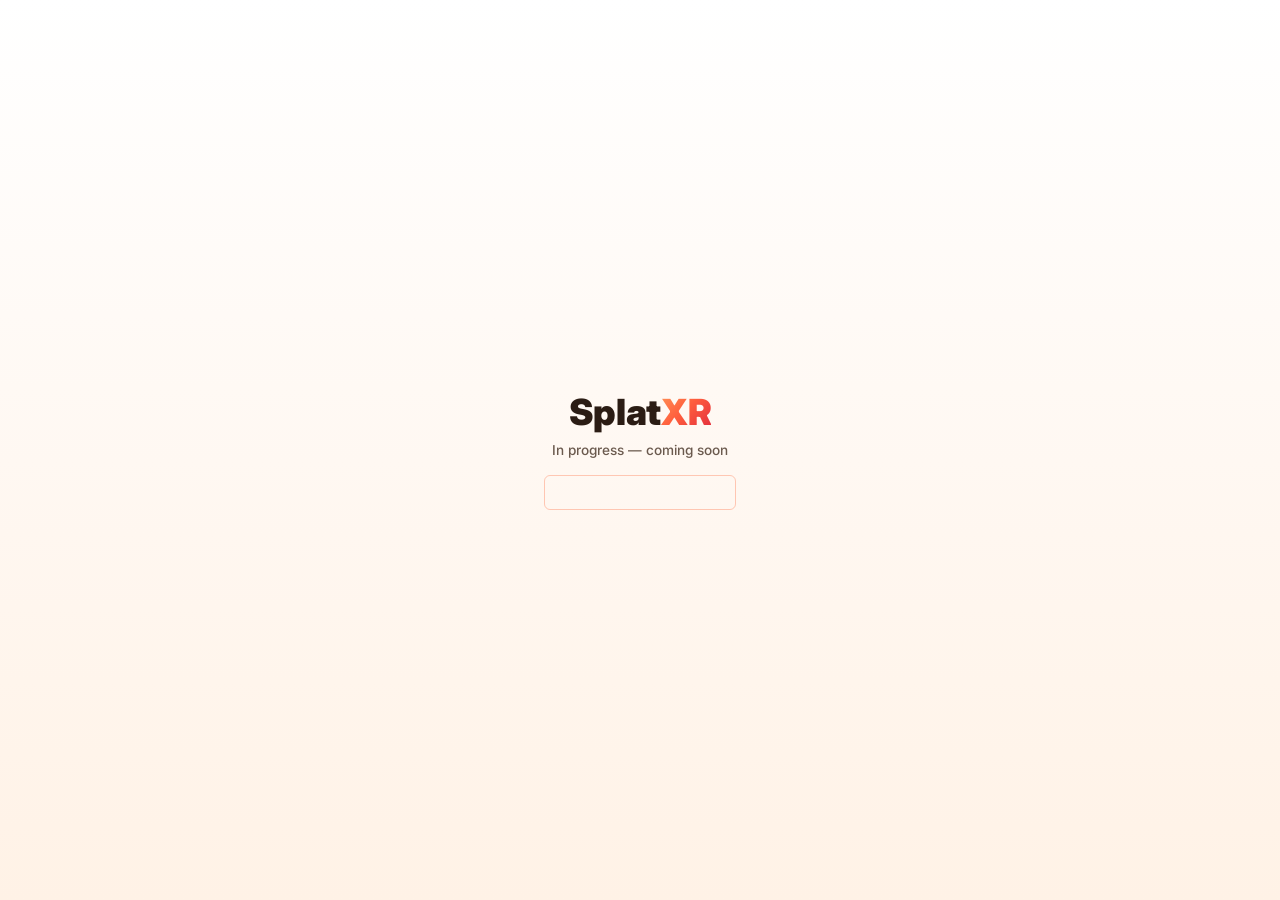
==== index.html @ ff64d3ea "updating links" ====
<!DOCTYPE html>
<html lang="en">
<head>
  <meta charset="utf-8">
  <meta name="viewport" content="width=device-width, initial-scale=1">
  <meta name="robots" content="noindex">
  <title>SplatXR</title>

  <link href="https://fonts.googleapis.com/css2?family=Inter:wght@400;700;900&display=swap" rel="stylesheet">
  <link rel="stylesheet" href="./static/css/theme.css">
  <link rel="icon" href="./static/images/favicon.svg">

  <!--
    ============================================================
    SITE GATE — a minimal password prompt shown instead of the
    real homepage while the project isn't ready to be public yet.

    To disable: set SX_GATE_ENABLED to false below. The page will
    redirect straight through to home.html (the real homepage),
    no other changes needed. Flip it back to true to re-enable.

    To change the password, edit SX_GATE_PASSWORD below.

    This is a soft gate only (client-side, visible in page source)
    to keep the site out of casual view — not real access control.

    The real homepage content lives untouched in ./home.html.
    ============================================================
  -->
  <script>
    var SX_GATE_ENABLED = true;
    var SX_GATE_PASSWORD = 'psilab';

    if (!SX_GATE_ENABLED) {
      window.location.replace('./home.html');
    }
  </script>

  <style>
    html, body {
      height: 100%;
      margin: 0;
      background: var(--sx-bg-gradient);
      font-family: 'Inter', -apple-system, BlinkMacSystemFont, sans-serif;
    }

    .sx-gate {
      height: 100%;
      display: flex;
      flex-direction: column;
      align-items: center;
      justify-content: center;
      gap: 1.1rem;
    }

    .sx-gate-title {
      font-size: 2.25rem;
      font-weight: 900;
      letter-spacing: -0.01em;
      color: var(--sx-text);
      margin: 0;
    }

    .sx-gate-title span {
      background: var(--sx-gradient);
      -webkit-background-clip: text;
      background-clip: text;
      color: transparent;
    }

    .sx-gate-status {
      margin: -0.6rem 0 0;
      font-size: 0.85rem;
      font-weight: 500;
      color: var(--sx-text-light);
    }

    .sx-gate-input {
      width: 12rem;
      padding: 0.5rem 0.8rem;
      font-family: inherit;
      font-size: 0.9rem;
      text-align: center;
      color: var(--sx-text);
      background: transparent;
      border: 1px solid rgba(255, 106, 61, 0.35);
      border-radius: 6px;
      outline: none;
      transition: border-color 0.15s ease;
    }

    .sx-gate-input::placeholder { color: var(--sx-text-light); }
    .sx-gate-input:focus { border-color: var(--sx-orange); }

    .sx-gate-input.sx-gate-shake {
      border-color: var(--sx-red-dark);
      animation: sx-gate-shake 0.3s ease;
    }

    @keyframes sx-gate-shake {
      25% { transform: translateX(-4px); }
      75% { transform: translateX(4px); }
    }
  </style>
</head>
<body>

<div class="sx-gate">
  <h1 class="sx-gate-title">Splat<span>XR</span></h1>
  <p class="sx-gate-status">In progress &mdash; coming soon</p>
  <input type="password" class="sx-gate-input" id="sx-gate-input" aria-label="Password" autocomplete="off" autocapitalize="off" spellcheck="false">
</div>

<script>
  (function () {
    var input = document.getElementById('sx-gate-input');
    input.addEventListener('keydown', function (e) {
      if (e.key !== 'Enter') return;
      if (input.value.trim().toLowerCase() === SX_GATE_PASSWORD.toLowerCase()) {
        window.location.href = './home.html';
      } else {
        input.classList.remove('sx-gate-shake');
        void input.offsetWidth;
        input.classList.add('sx-gate-shake');
        input.value = '';
      }
    });
  })();
</script>

</body>
</html>
---- static/css/theme.css ----
/* ============================================================
   SplatXR shared theme — orange/red palette, used by home + docs
   ============================================================ */

:root {
  --sx-orange: #ff6a3d;
  --sx-orange-dark: #e8501f;
  --sx-red: #e0293e;
  --sx-red-dark: #b71c2b;
  --sx-gradient: linear-gradient(135deg, #ff9558 0%, #ff5f3d 45%, #e0293e 100%);
  --sx-bg-gradient: linear-gradient(180deg, #ffffff 0%, #fffaf6 35%, #fff2e6 100%);
  --sx-text: #2b1c14;
  --sx-text-light: #6b5a4e;
  --sx-border: #ffe1cc;
  --sx-card-bg: rgba(255, 255, 255, 0.85);
  --sx-code-bg: #2b1c14;
}

* { box-sizing: border-box; }

html, body {
  background: var(--sx-bg-gradient);
  color: var(--sx-text);
  font-family: 'Inter', 'Noto Sans', -apple-system, BlinkMacSystemFont, sans-serif;
  min-height: 100vh;
}

a { color: var(--sx-red-dark); }
a:hover { color: var(--sx-orange-dark); }

::selection { background: var(--sx-orange); color: #fff; }

/* ---------- Top nav ---------- */
.sx-nav {
  position: sticky;
  top: 0;
  z-index: 50;
  display: flex;
  align-items: center;
  justify-content: space-between;
  padding: 0.9rem 1.75rem;
  background: rgba(255, 255, 255, 0.72);
  backdrop-filter: blur(10px);
  border-bottom: 1px solid var(--sx-border);
}

.sx-nav-brand {
  display: flex;
  align-items: center;
  gap: 0.6rem;
  font-weight: 800;
  font-size: 1.25rem;
  letter-spacing: 0.02em;
  color: var(--sx-text) !important;
}

.sx-nav-brand img { height: 28px; width: 28px; }

.sx-nav-links {
  display: flex;
  align-items: center;
  gap: 1.6rem;
  font-weight: 600;
  font-size: 0.95rem;
}

.sx-nav-links a {
  color: var(--sx-text) !important;
  opacity: 0.85;
  transition: opacity 0.15s, color 0.15s;
}

.sx-nav-links a:hover { opacity: 1; color: var(--sx-orange-dark) !important; }

.sx-nav-links a.is-active { color: var(--sx-red-dark) !important; opacity: 1; }

.sx-nav-links .sx-nav-cta {
  background: var(--sx-gradient);
  color: #fff !important;
  padding: 0.45rem 1rem;
  border-radius: 999px;
  opacity: 1;
}

.sx-nav-links .sx-nav-cta:hover { color: #fff !important; }

.sx-nav-burger {
  display: none;
  cursor: pointer;
  background: none;
  border: none;
  font-size: 1.4rem;
  color: var(--sx-text);
}

@media screen and (max-width: 768px) {
  .sx-nav-burger { display: block; }
  .sx-nav-links {
    position: absolute;
    top: 100%;
    left: 0;
    right: 0;
    flex-direction: column;
    align-items: flex-start;
    gap: 0.9rem;
    padding: 1rem 1.75rem 1.4rem;
    background: var(--sx-card-bg);
    border-bottom: 1px solid var(--sx-border);
    display: none;
  }
  .sx-nav-links.is-active { display: flex; }
}

/* ---------- Buttons ---------- */
.sx-btn {
  display: inline-flex;
  align-items: center;
  gap: 0.6rem;
  padding: 0.9rem 1.7rem;
  border-radius: 999px;
  font-weight: 700;
  font-size: 1.05rem;
  border: 2px solid transparent;
  transition: transform 0.15s ease, box-shadow 0.15s ease, background 0.15s ease;
  cursor: pointer;
}

.sx-btn:hover { transform: translateY(-2px); }

.sx-btn:focus { outline: none; }
.sx-btn:focus-visible { outline: 2px solid var(--sx-red-dark); outline-offset: 3px; }

.sx-btn-primary {
  background: var(--sx-gradient);
  color: #fff !important;
  box-shadow: none;
  border: none;
  padding: calc(0.9rem + 2px) calc(1.7rem + 2px);
}

.sx-btn-outline {
  background: var(--sx-card-bg);
  color: var(--sx-red-dark) !important;
  border-color: rgba(224, 41, 62, 0.28);
  box-shadow: none;
}

.sx-btn-outline:hover { border-color: var(--sx-red-dark); box-shadow: 0 4px 14px 0 rgba(224, 41, 62, 0.14); }

.sx-btn-small { padding: 0.5rem 1.1rem; font-size: 0.9rem; }

/* ---------- Tooltip ---------- */
.sx-tooltip { position: relative; }

.sx-tooltip::after {
  content: attr(data-tooltip);
  position: absolute;
  top: calc(100% + 0.55rem);
  left: 50%;
  transform: translateX(-50%) translateY(-4px);
  background: var(--sx-text);
  color: #fff;
  font-size: 0.75rem;
  font-weight: 700;
  letter-spacing: 0.01em;
  padding: 0.35rem 0.7rem;
  border-radius: 6px;
  white-space: nowrap;
  opacity: 0;
  visibility: hidden;
  pointer-events: none;
  transition: opacity 0.15s ease, transform 0.15s ease;
  z-index: 30;
}

.sx-tooltip::before {
  content: '';
  position: absolute;
  top: calc(100% + 0.25rem);
  left: 50%;
  transform: translateX(-50%) translateY(-4px);
  border: 5px solid transparent;
  border-bottom-color: var(--sx-text);
  opacity: 0;
  visibility: hidden;
  pointer-events: none;
  transition: opacity 0.15s ease, transform 0.15s ease;
  z-index: 30;
}

.sx-tooltip:hover::after,
.sx-tooltip:hover::before,
.sx-tooltip:focus-visible::after,
.sx-tooltip:focus-visible::before {
  opacity: 1;
  visibility: visible;
  transform: translateX(-50%) translateY(0);
}

/* ---------- Cards / sections ---------- */
.sx-card {
  background: var(--sx-card-bg);
  border: 1px solid var(--sx-border);
  border-radius: 18px;
  box-shadow: 0 4px 24px 0 rgba(224, 41, 62, 0.07);
  padding: 1.5rem;
}

.sx-eyebrow {
  display: inline-block;
  text-transform: uppercase;
  letter-spacing: 0.12em;
  font-size: 0.78rem;
  font-weight: 800;
  color: var(--sx-red-dark);
  margin-bottom: 0.5rem;
}

.sx-title-gradient {
  background: var(--sx-gradient);
  -webkit-background-clip: text;
  background-clip: text;
  color: transparent;
}

/* ---------- Placeholder media ---------- */
.sx-placeholder {
  display: flex;
  flex-direction: column;
  align-items: center;
  justify-content: center;
  gap: 0.6rem;
  width: 100%;
  aspect-ratio: 16 / 9;
  border-radius: 14px;
  border: 2px dashed var(--sx-border);
  background: repeating-linear-gradient(
    135deg,
    rgba(255, 106, 61, 0.06),
    rgba(255, 106, 61, 0.06) 10px,
    rgba(224, 41, 62, 0.06) 10px,
    rgba(224, 41, 62, 0.06) 20px
  );
  color: var(--sx-text-light);
  text-align: center;
  padding: 1rem;
}

.sx-placeholder i { font-size: 2rem; color: var(--sx-orange); opacity: 0.8; }
.sx-placeholder .sx-placeholder-title { font-weight: 700; color: var(--sx-text); }
.sx-placeholder .sx-placeholder-path {
  font-family: 'SFMono-Regular', Consolas, monospace;
  font-size: 0.78rem;
  background: rgba(0, 0, 0, 0.06);
  padding: 0.15rem 0.5rem;
  border-radius: 6px;
}

.sx-placeholder.sx-placeholder-square { aspect-ratio: 1 / 1; }

/* ---------- Code ---------- */
code, pre {
  font-family: 'SFMono-Regular', Consolas, 'Liberation Mono', Menlo, monospace;
}

pre {
  background: var(--sx-code-bg);
  color: #ffe7d9;
  border-radius: 12px;
  padding: 1rem 1.2rem;
  overflow-x: auto;
  font-size: 0.88rem;
  line-height: 1.55;
}

:not(pre) > code {
  background: rgba(224, 41, 62, 0.09);
  color: var(--sx-red-dark);
  border-radius: 5px;
  padding: 0.1rem 0.4rem;
  font-size: 0.88em;
}

/* ---------- Footer ---------- */
.sx-footer {
  margin-top: 3rem;
  padding: 2.2rem 1.75rem 2.5rem;
  background: linear-gradient(90deg, #ffceb0 0%, #ffe3d1 100%);
  border-top: 1px solid var(--sx-border);
  color: #3a241a;
}

.sx-footer a { color: inherit; font-weight: 600; text-decoration: underline; }

.sx-footer p {
  font-size: 0.8rem;
  font-weight: 400;
  opacity: 0.85;
}

.sx-footer p a { font-weight: 400; }

.sx-footer-links {
  display: flex;
  flex-wrap: wrap;
  gap: 0.75rem;
  margin-bottom: 1rem;
}
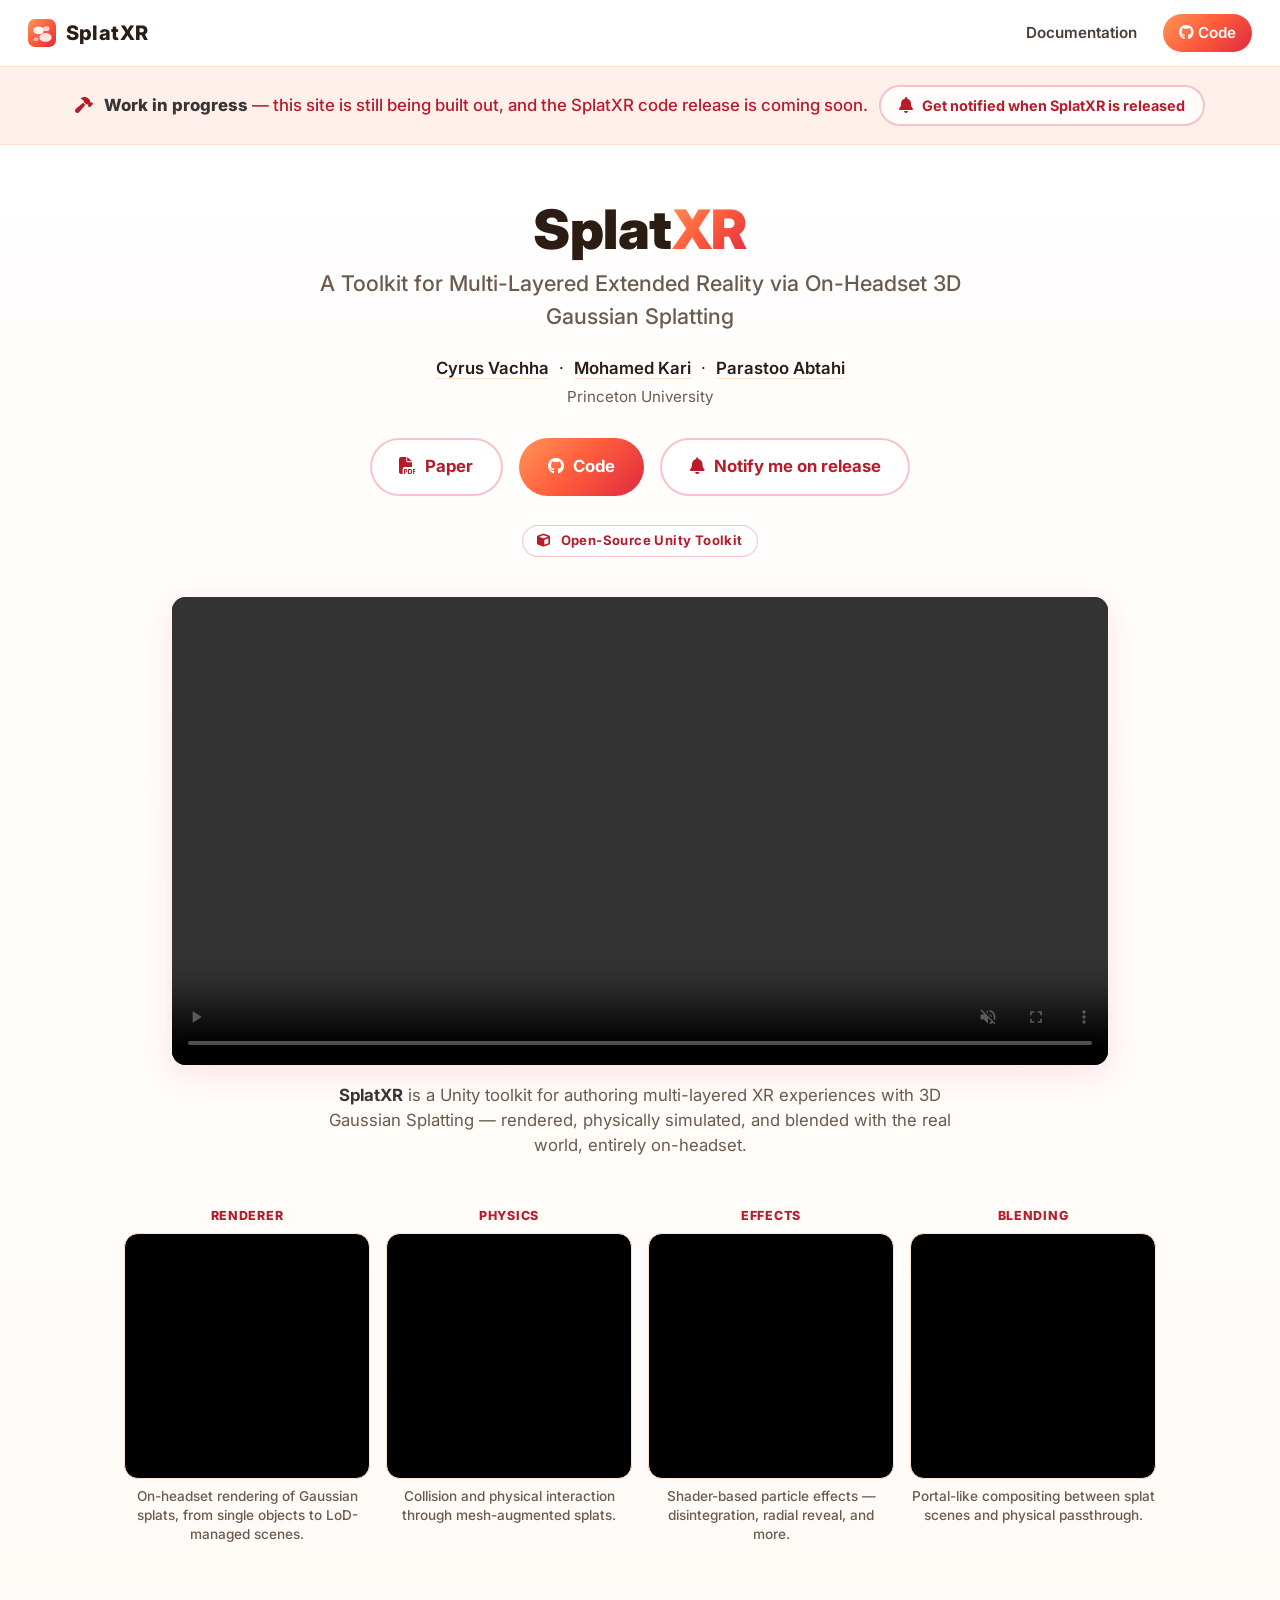
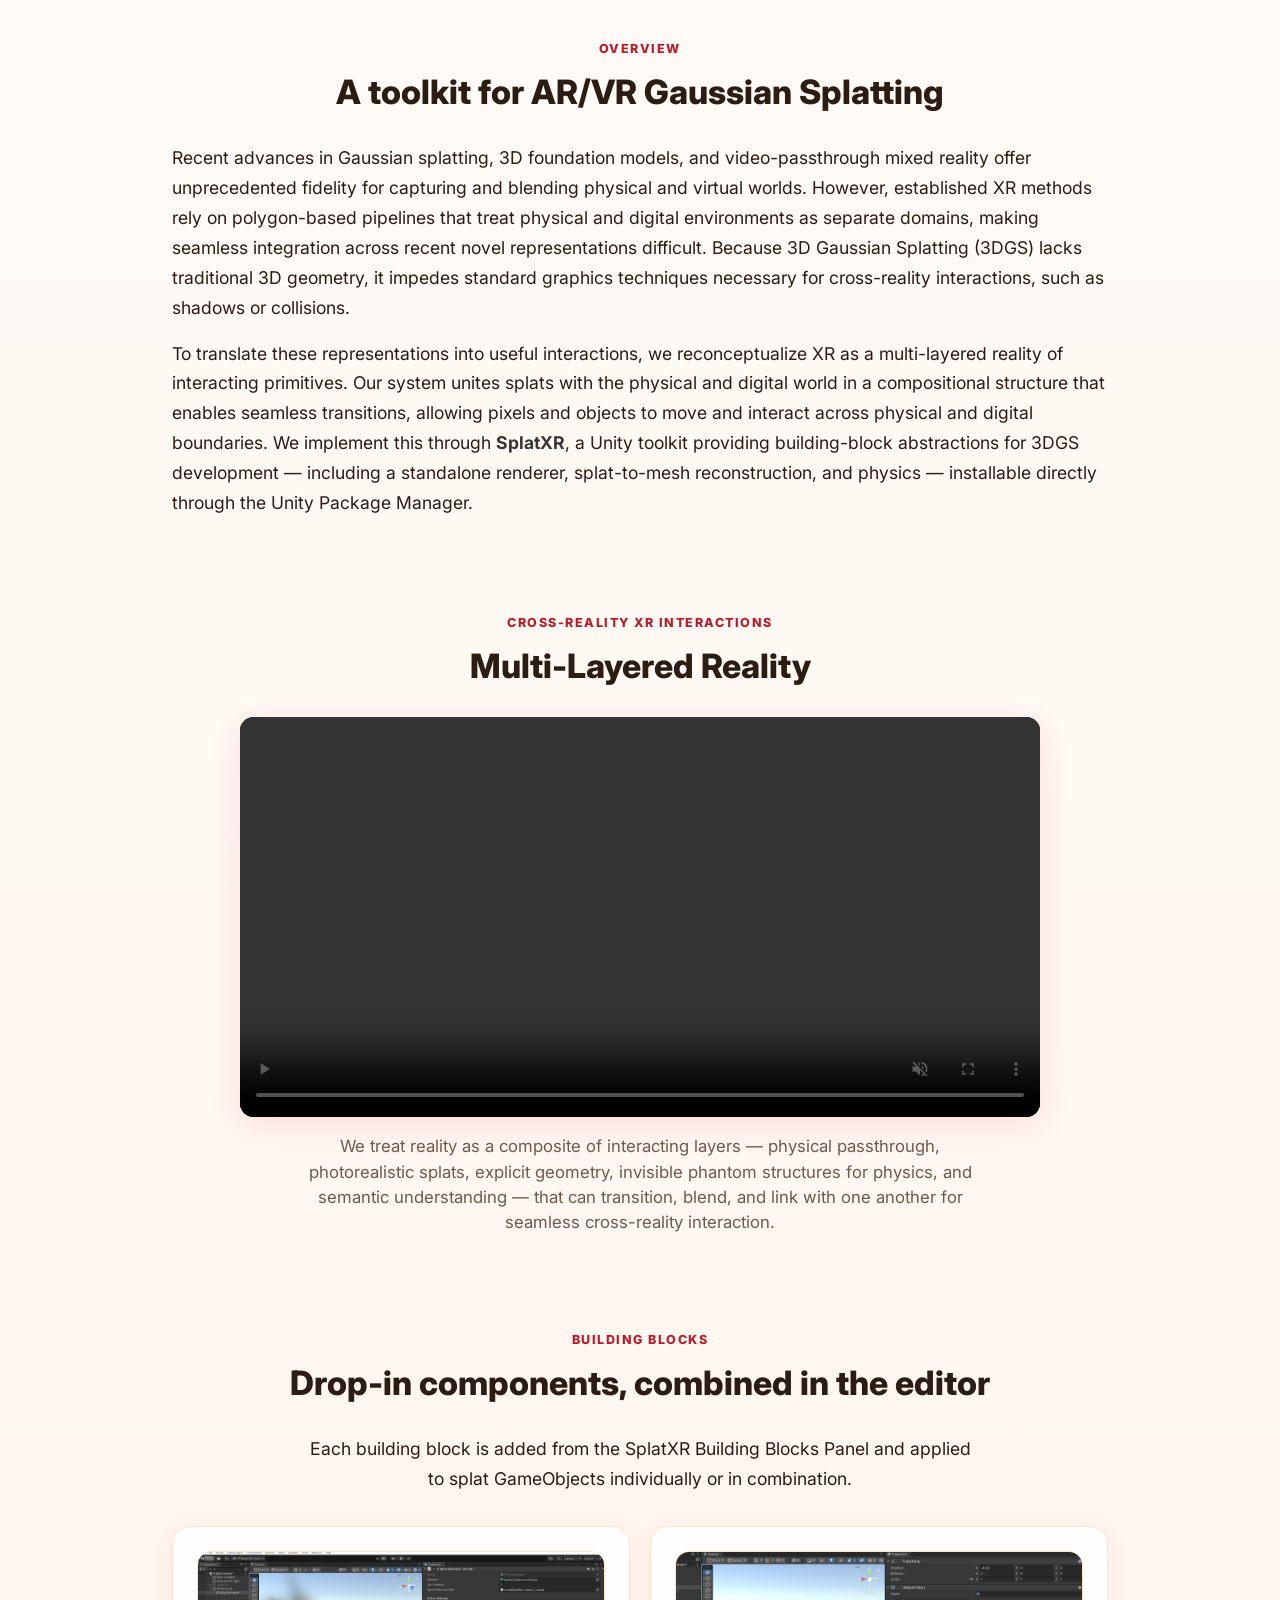
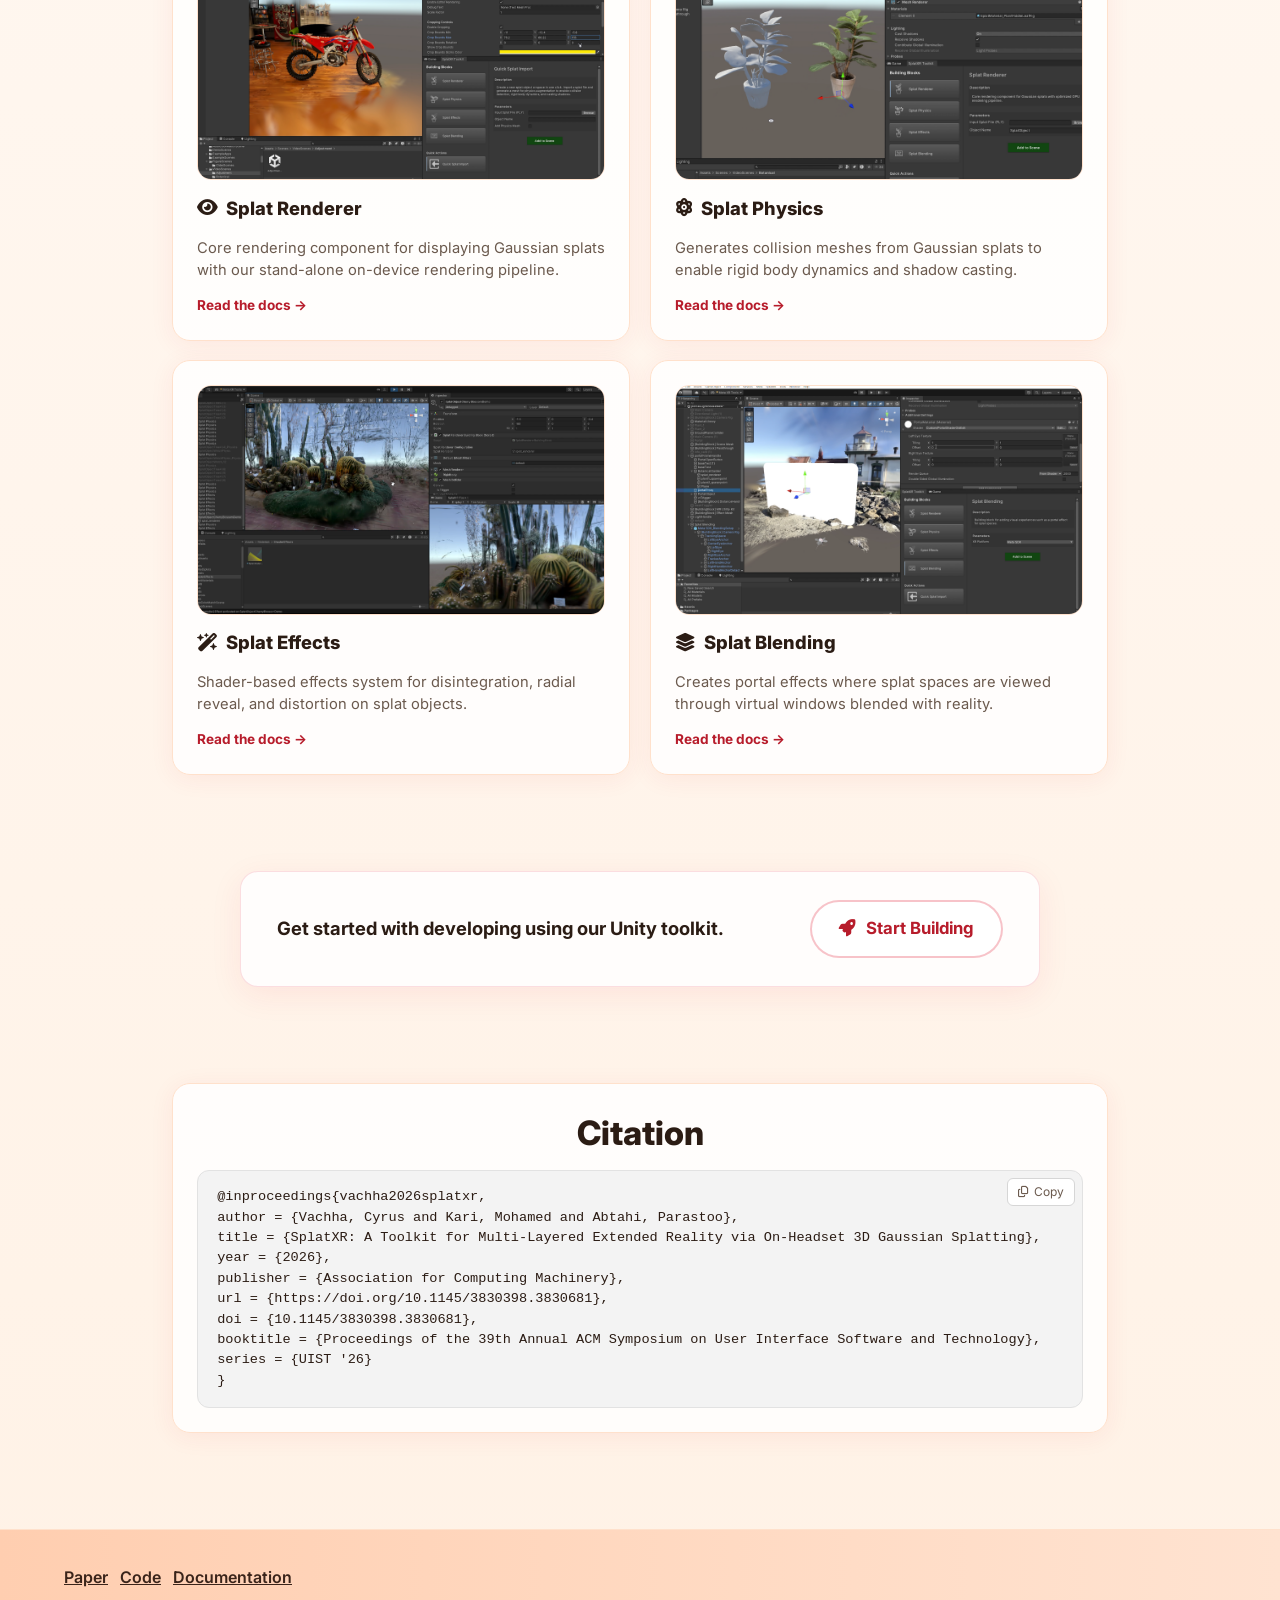
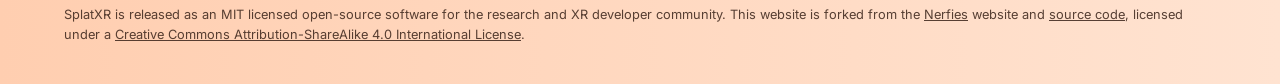
==== commit d9c7c7ad: "updating project page to include paper adding paper and notification button" ====
--- a/index.html
+++ b/index.html
@@ -28,7 +28,7 @@
     ============================================================
   -->
   <script>
-    var SX_GATE_ENABLED = true;
+    var SX_GATE_ENABLED = false;
     var SX_GATE_PASSWORD = 'psilab';
 
     if (!SX_GATE_ENABLED) {
--- a/static/css/theme.css
+++ b/static/css/theme.css
@@ -148,6 +148,9 @@
 .sx-btn-outline:hover { border-color: var(--sx-red-dark); box-shadow: 0 4px 14px 0 rgba(224, 41, 62, 0.14); }
 
 .sx-btn-small { padding: 0.5rem 1.1rem; font-size: 0.9rem; }
+
+.sx-btn-disabled { cursor: default; }
+.sx-btn-disabled:hover { transform: none; border-color: rgba(224, 41, 62, 0.28); box-shadow: none; }
 
 /* ---------- Tooltip ---------- */
 .sx-tooltip { position: relative; }
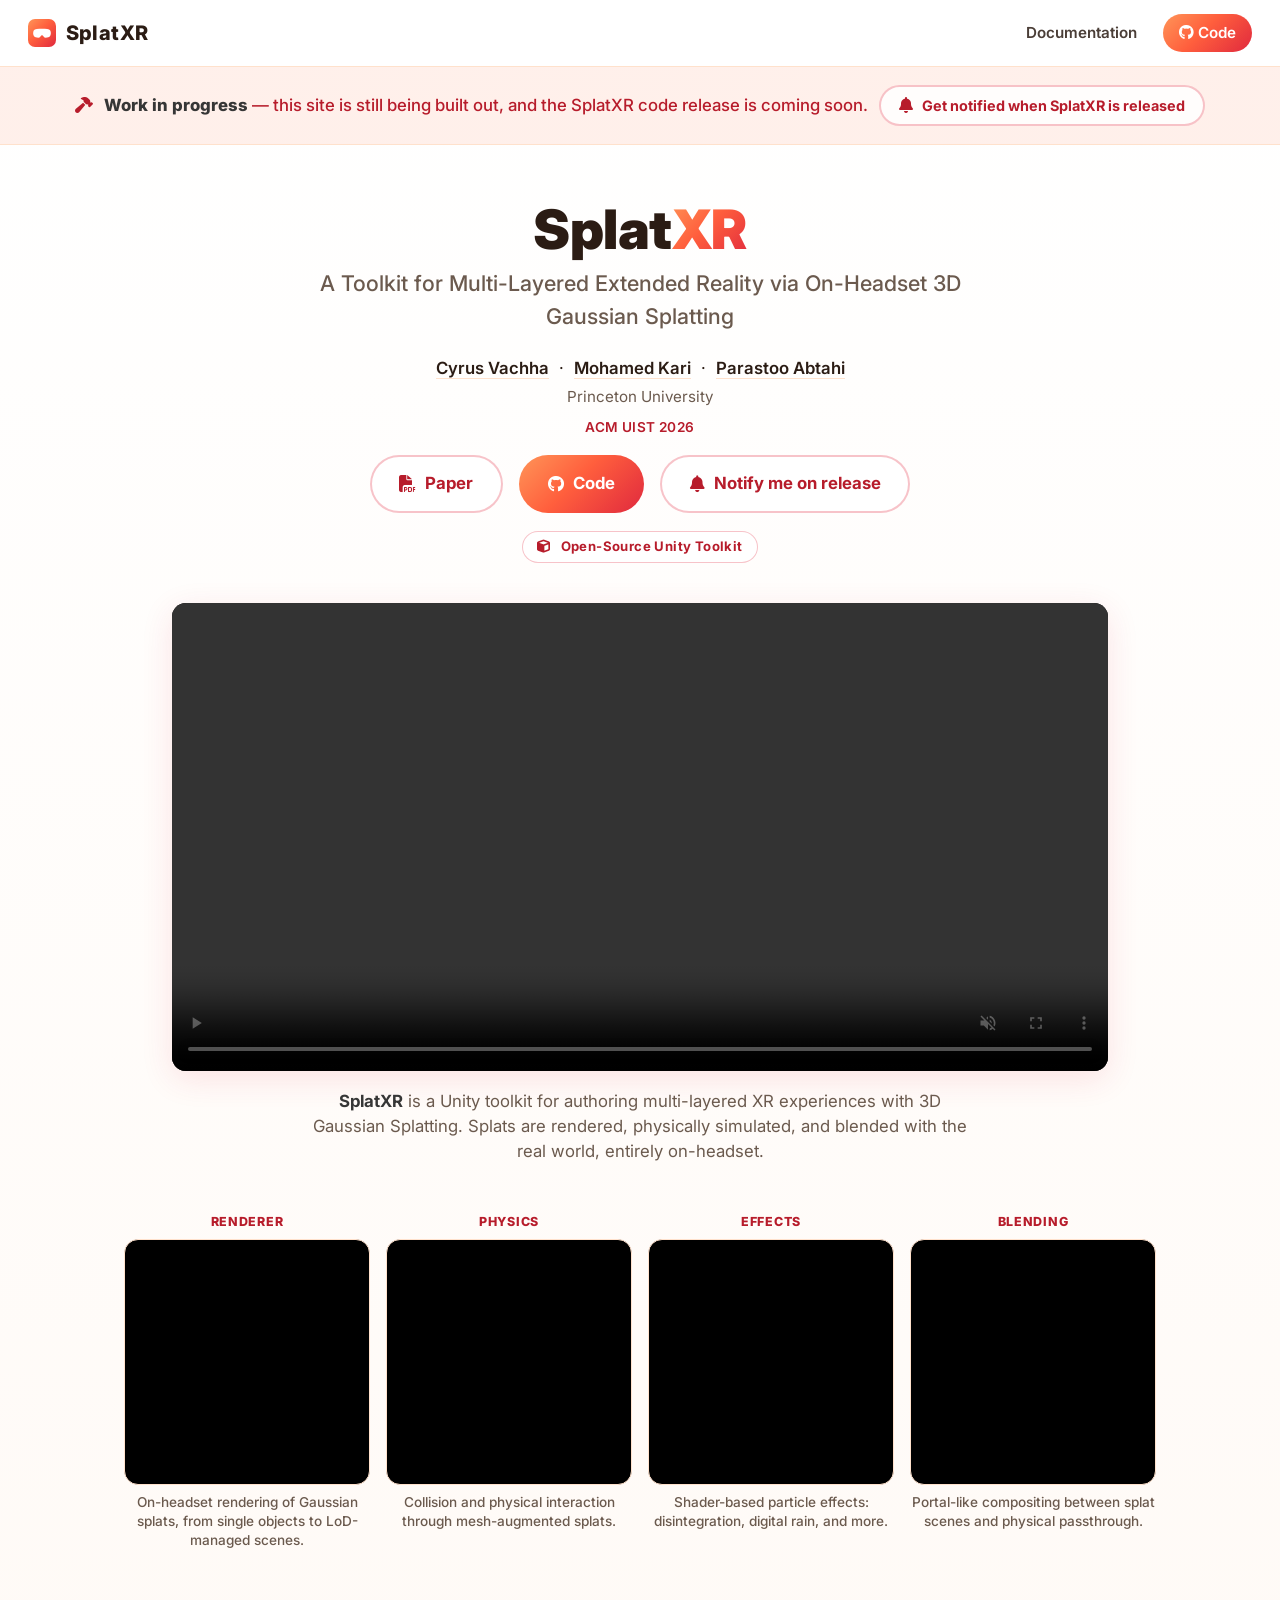
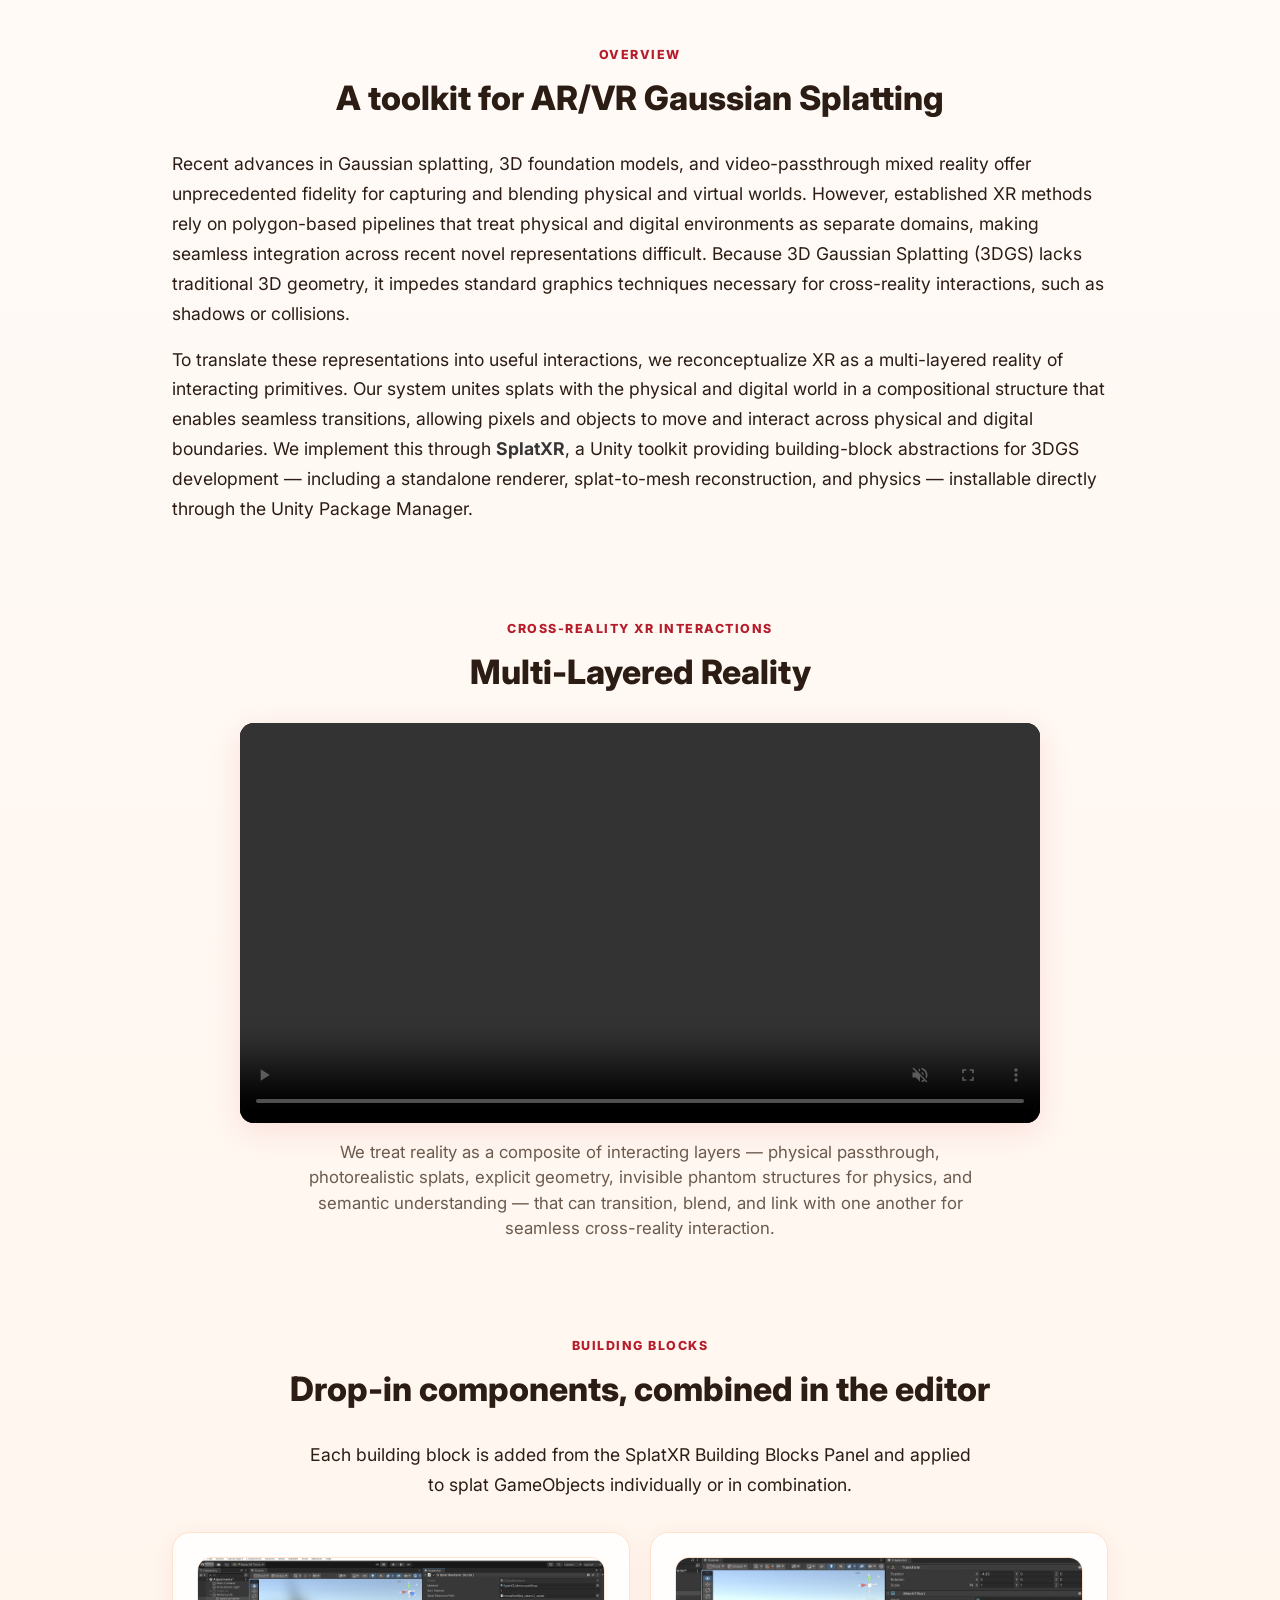
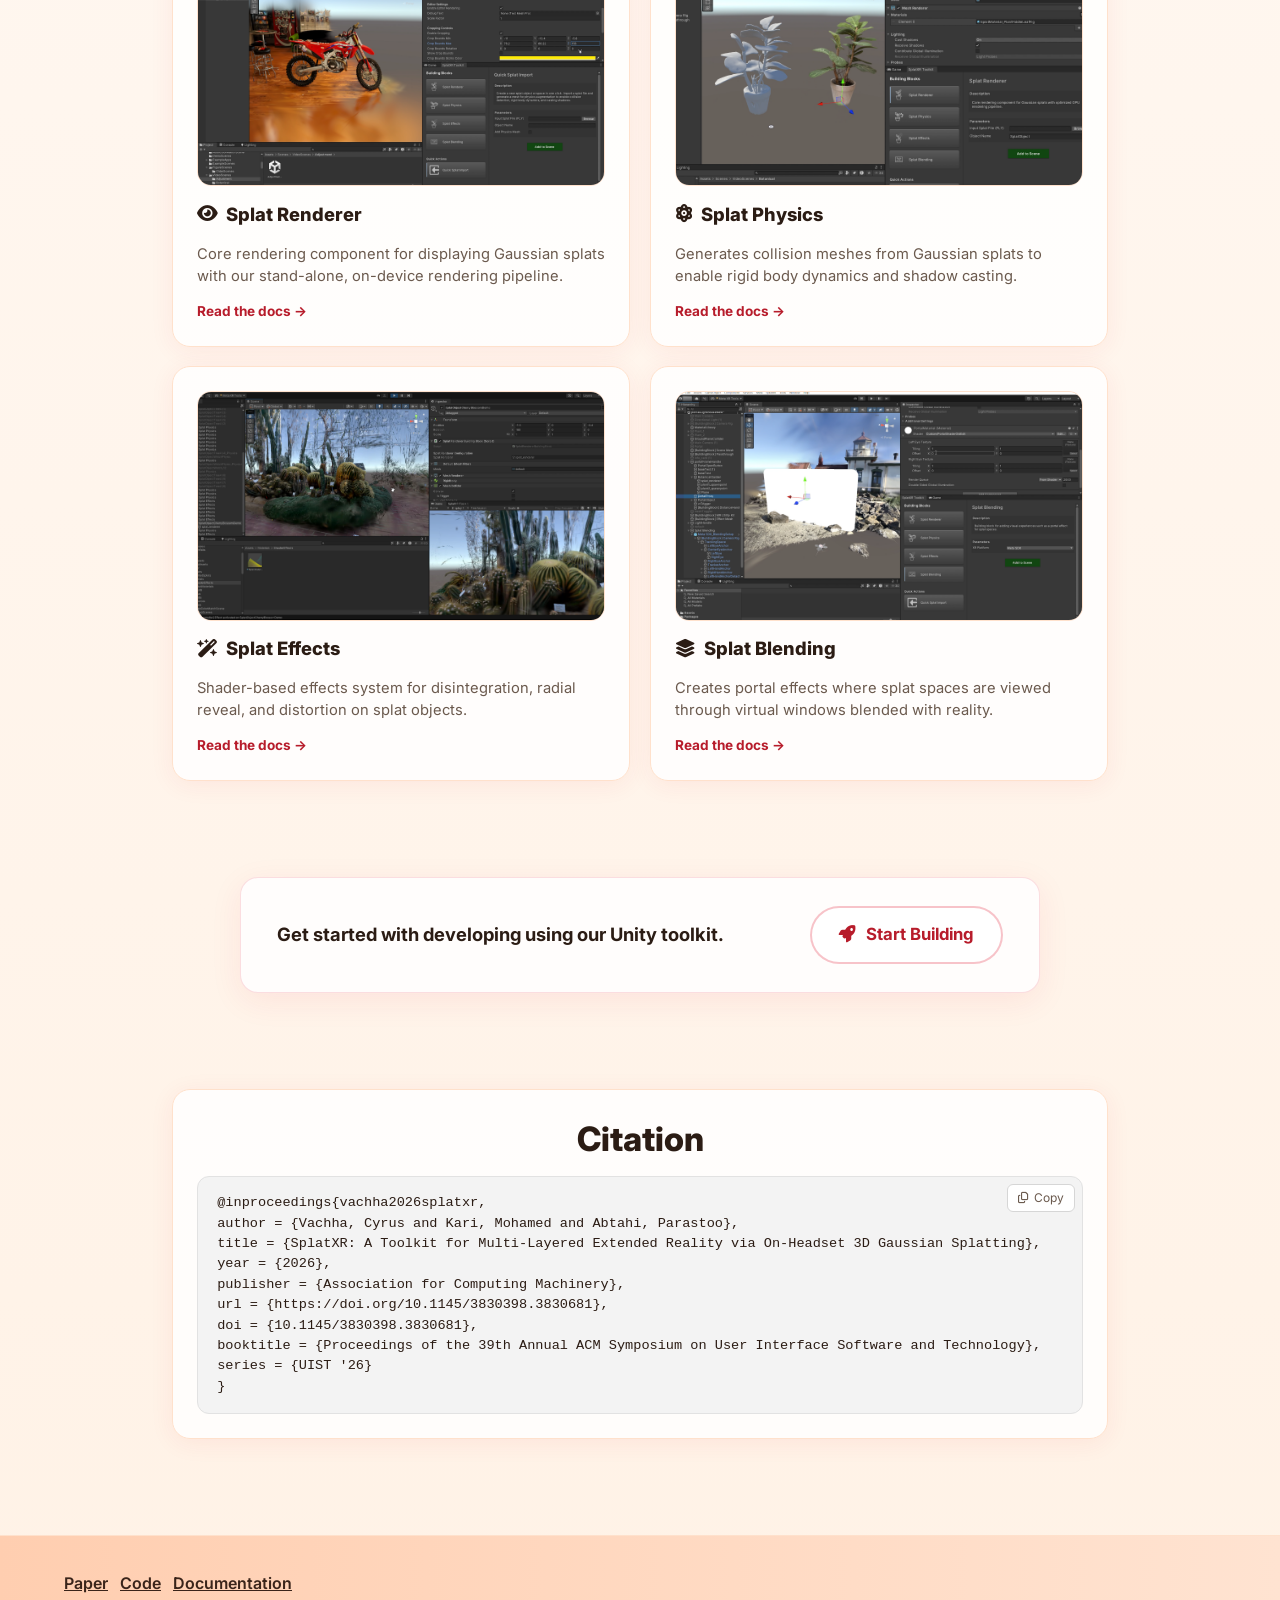
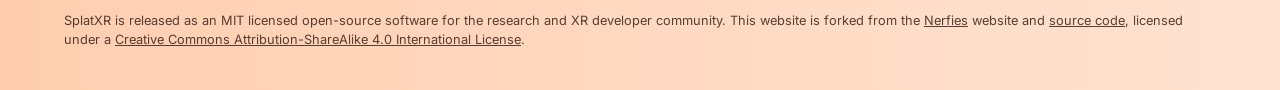
==== commit ce8f8fab: "re tooling of site details and structure and og image" ====
--- a/index.html
+++ b/index.html
@@ -2,131 +2,249 @@
 <html lang="en">
 <head>
   <meta charset="utf-8">
+  <meta name="description" content="SplatXR: an open-source Unity toolkit for building XR (AR/VR) experiences with on-headset 3D Gaussian Splatting.">
+  <meta name="keywords" content="SplatXR, Gaussian Splatting, 3DGS, XR, AR, VR, Unity, Toolkit, Mixed Reality">
   <meta name="viewport" content="width=device-width, initial-scale=1">
-  <meta name="robots" content="noindex">
-  <title>SplatXR</title>
-
-  <link href="https://fonts.googleapis.com/css2?family=Inter:wght@400;700;900&display=swap" rel="stylesheet">
+  <title>SplatXR: A Toolkit for Multi-Layered XR via On-Headset 3D Gaussian Splatting</title>
+
+  <!-- Link preview card for social media and chat apps -->
+  <meta property="og:type" content="website">
+  <meta property="og:title" content="SplatXR: A Toolkit for Multi-Layered XR via On-Headset 3D Gaussian Splatting">
+  <meta property="og:description" content="An open-source Unity toolkit for building XR experiences with on-headset 3D Gaussian Splatting.">
+  <meta property="og:image" content="https://splatxr.github.io/static/images/og_image.png">
+  <meta property="og:image:width" content="1200">
+  <meta property="og:image:height" content="630">
+  <meta property="og:url" content="https://splatxr.github.io/">
+  <meta name="twitter:card" content="summary_large_image">
+
+  <link href="https://fonts.googleapis.com/css2?family=Inter:wght@400;500;600;700;800;900&display=swap" rel="stylesheet">
+
+  <link rel="stylesheet" href="./static/css/bulma.min.css">
+  <link rel="stylesheet" href="./static/css/bulma-carousel.min.css">
+  <link rel="stylesheet" href="./static/css/bulma-slider.min.css">
+  <link rel="stylesheet" href="https://cdnjs.cloudflare.com/ajax/libs/font-awesome/6.5.1/css/all.min.css">
   <link rel="stylesheet" href="./static/css/theme.css">
+  <link rel="stylesheet" href="./static/css/index.css">
   <link rel="icon" href="./static/images/favicon.svg">
 
-  <!--
-    ============================================================
-    SITE GATE — a minimal password prompt shown instead of the
-    real homepage while the project isn't ready to be public yet.
-
-    To disable: set SX_GATE_ENABLED to false below. The page will
-    redirect straight through to home.html (the real homepage),
-    no other changes needed. Flip it back to true to re-enable.
-
-    To change the password, edit SX_GATE_PASSWORD below.
-
-    This is a soft gate only (client-side, visible in page source)
-    to keep the site out of casual view — not real access control.
-
-    The real homepage content lives untouched in ./home.html.
-    ============================================================
-  -->
-  <script>
-    var SX_GATE_ENABLED = false;
-    var SX_GATE_PASSWORD = 'psilab';
-
-    if (!SX_GATE_ENABLED) {
-      window.location.replace('./home.html');
-    }
-  </script>
-
-  <style>
-    html, body {
-      height: 100%;
-      margin: 0;
-      background: var(--sx-bg-gradient);
-      font-family: 'Inter', -apple-system, BlinkMacSystemFont, sans-serif;
-    }
-
-    .sx-gate {
-      height: 100%;
-      display: flex;
-      flex-direction: column;
-      align-items: center;
-      justify-content: center;
-      gap: 1.1rem;
-    }
-
-    .sx-gate-title {
-      font-size: 2.25rem;
-      font-weight: 900;
-      letter-spacing: -0.01em;
-      color: var(--sx-text);
-      margin: 0;
-    }
-
-    .sx-gate-title span {
-      background: var(--sx-gradient);
-      -webkit-background-clip: text;
-      background-clip: text;
-      color: transparent;
-    }
-
-    .sx-gate-status {
-      margin: -0.6rem 0 0;
-      font-size: 0.85rem;
-      font-weight: 500;
-      color: var(--sx-text-light);
-    }
-
-    .sx-gate-input {
-      width: 12rem;
-      padding: 0.5rem 0.8rem;
-      font-family: inherit;
-      font-size: 0.9rem;
-      text-align: center;
-      color: var(--sx-text);
-      background: transparent;
-      border: 1px solid rgba(255, 106, 61, 0.35);
-      border-radius: 6px;
-      outline: none;
-      transition: border-color 0.15s ease;
-    }
-
-    .sx-gate-input::placeholder { color: var(--sx-text-light); }
-    .sx-gate-input:focus { border-color: var(--sx-orange); }
-
-    .sx-gate-input.sx-gate-shake {
-      border-color: var(--sx-red-dark);
-      animation: sx-gate-shake 0.3s ease;
-    }
-
-    @keyframes sx-gate-shake {
-      25% { transform: translateX(-4px); }
-      75% { transform: translateX(4px); }
-    }
-  </style>
+  <script src="https://ajax.googleapis.com/ajax/libs/jquery/3.5.1/jquery.min.js"></script>
+  <script src="./static/js/bulma-carousel.min.js"></script>
+  <script src="./static/js/bulma-slider.min.js"></script>
+  <script src="./static/js/site.js"></script>
 </head>
 <body>
 
-<div class="sx-gate">
-  <h1 class="sx-gate-title">Splat<span>XR</span></h1>
-  <p class="sx-gate-status">In progress &mdash; coming soon</p>
-  <input type="password" class="sx-gate-input" id="sx-gate-input" aria-label="Password" autocomplete="off" autocapitalize="off" spellcheck="false">
+<nav class="sx-nav">
+  <a class="sx-nav-brand" href="./index.html">
+    <img src="./static/images/favicon.svg" alt="SplatXR logo">
+    <span>SplatXR</span>
+  </a>
+  <button class="sx-nav-burger" aria-label="Toggle navigation">
+    <i class="fas fa-bars"></i>
+  </button>
+  <div class="sx-nav-links">
+    <a href="./docs/index.html">Documentation</a>
+    <a class="sx-nav-cta sx-tooltip" data-tooltip="Coming soon" href="https://github.com/splatxr/SplatXR" target="_blank" rel="noopener noreferrer">
+      <i class="fab fa-github"></i> Code
+    </a>
+  </div>
+</nav>
+
+<div class="sx-wip-banner">
+  <i class="fas fa-hammer"></i>
+  <span><strong>Work in progress</strong> &mdash; this site is still being built out, and the SplatXR code release is coming soon.</span>
+  <a class="sx-btn sx-btn-outline sx-btn-small" href="https://forms.gle/Y7Q23x7jSvT1qWSh9" target="_blank" rel="noopener noreferrer">
+    <i class="fas fa-bell"></i> Get notified when SplatXR is released
+  </a>
 </div>
 
-<script>
-  (function () {
-    var input = document.getElementById('sx-gate-input');
-    input.addEventListener('keydown', function (e) {
-      if (e.key !== 'Enter') return;
-      if (input.value.trim().toLowerCase() === SX_GATE_PASSWORD.toLowerCase()) {
-        window.location.href = './home.html';
-      } else {
-        input.classList.remove('sx-gate-shake');
-        void input.offsetWidth;
-        input.classList.add('sx-gate-shake');
-        input.value = '';
-      }
-    });
-  })();
-</script>
+<!-- Hero -->
+<header class="sx-hero">
+  <h1 class="sx-title">Splat<span class="sx-title-gradient">XR</span></h1>
+  <h2 class="sx-subtitle">A Toolkit for Multi-Layered Extended Reality via On-Headset 3D Gaussian Splatting</h2>
+
+  <div class="sx-authors">
+    <a href="https://cvachha.github.io/research-profile.html" target="_blank" rel="noopener noreferrer">Cyrus Vachha</a> &nbsp;&middot;&nbsp;
+    <a href="https://mkari.de/" target="_blank" rel="noopener noreferrer">Mohamed Kari</a> &nbsp;&middot;&nbsp;
+    <a href="https://parastooabtahi.com/" target="_blank" rel="noopener noreferrer">Parastoo Abtahi</a>
+  </div>
+  <div class="sx-affiliation">
+    Princeton University
+  </div>
+  <div class="sx-venue">ACM UIST 2026</div>
+
+  <div class="sx-hero-links">
+    <a class="sx-btn sx-btn-outline" href="./static/paper/splatxr_uist26_paper.pdf" target="_blank" rel="noopener noreferrer">
+      <i class="fas fa-file-pdf"></i> Paper
+    </a>
+    <a class="sx-btn sx-btn-primary sx-tooltip" data-tooltip="Coming soon" href="https://github.com/splatxr/SplatXR" target="_blank" rel="noopener noreferrer">
+      <i class="fab fa-github"></i> Code
+    </a>
+    <!-- Documentation button hidden for now; uncomment to restore.
+    <a class="sx-btn sx-btn-outline" href="./docs/index.html">
+      <i class="fas fa-book"></i> Documentation
+    </a>
+    -->
+    <a class="sx-btn sx-btn-outline" href="https://forms.gle/Y7Q23x7jSvT1qWSh9" target="_blank" rel="noopener noreferrer">
+      <i class="fas fa-bell"></i> Notify me on release
+    </a>
+  </div>
+
+  <a class="sx-hero-badge sx-tooltip" data-tooltip="Coming soon" href="https://github.com/splatxr/splatxr/releases" target="_blank" rel="noopener noreferrer"><i class="fas fa-cube"></i>&nbsp;Open-Source Unity Toolkit</a>
+</header>
+
+<!-- Teaser -->
+<section class="sx-teaser-section">
+  <video class="sx-teaser-video" autoplay muted loop controls playsinline>
+    <source src="./static/videos/splatxr_preview_reel_original.mp4" type="video/mp4">
+  </video>
+  <p class="sx-teaser-caption">
+    <strong>SplatXR</strong> is a Unity toolkit for authoring multi-layered XR experiences with 3D Gaussian Splatting. Splats are rendered, physically simulated, and blended with the real world, entirely on-headset.
+  </p>
+</section>
+
+<!-- Gallery -->
+<section class="sx-gallery">
+  <div class="sx-gallery-item">
+    <div class="sx-gallery-label">Renderer</div>
+    <video class="sx-gallery-img" autoplay muted loop playsinline aria-label="Splat Renderer building block">
+      <source src="./static/videos/square_preview_blocks/splat_renderer_square_preview.mp4" type="video/mp4">
+    </video>
+    <div class="sx-gallery-caption">On-headset rendering of Gaussian splats, from single objects to LoD-managed scenes.</div>
+  </div>
+  <div class="sx-gallery-item">
+    <div class="sx-gallery-label">Physics</div>
+    <video class="sx-gallery-img" autoplay muted loop playsinline aria-label="Splat Physics building block">
+      <source src="./static/videos/square_preview_blocks/splat_physics_square_preview.mp4" type="video/mp4">
+    </video>
+    <div class="sx-gallery-caption">Collision and physical interaction through mesh-augmented splats.</div>
+  </div>
+  <div class="sx-gallery-item">
+    <div class="sx-gallery-label">Effects</div>
+    <video class="sx-gallery-img" autoplay muted loop playsinline aria-label="Splat Effects building block">
+      <source src="./static/videos/square_preview_blocks/splat_effects_square_preview.mp4" type="video/mp4">
+    </video>
+    <div class="sx-gallery-caption">Shader-based particle effects: disintegration, digital rain, and more.</div>
+  </div>
+  <div class="sx-gallery-item">
+    <div class="sx-gallery-label">Blending</div>
+    <video class="sx-gallery-img" autoplay muted loop playsinline aria-label="Splat Blending building block">
+      <source src="./static/videos/square_preview_blocks/splat_blending_square_preview.mp4" type="video/mp4">
+    </video>
+    <div class="sx-gallery-caption">Portal-like compositing between splat scenes and physical passthrough.</div>
+  </div>
+</section>
+
+<!-- Overview / Abstract -->
+<section class="sx-section" id="overview">
+  <span class="sx-eyebrow" style="display:block; text-align:center;">Overview</span>
+  <h2 class="sx-h2">A toolkit for AR/VR Gaussian Splatting</h2>
+  <p class="sx-lede">
+    Recent advances in Gaussian splatting, 3D foundation models, and video-passthrough mixed reality offer unprecedented fidelity for capturing and blending physical and virtual worlds. However, established XR methods rely on polygon-based pipelines that treat physical and digital environments as separate domains, making seamless integration across recent novel representations difficult. Because 3D Gaussian Splatting (3DGS) lacks traditional 3D geometry, it impedes standard graphics techniques necessary for cross-reality interactions, such as shadows or collisions.
+  </p>
+  <p class="sx-lede">
+    To translate these representations into useful interactions, we reconceptualize XR as a multi-layered reality of interacting primitives. Our system unites splats with the physical and digital world in a compositional structure that enables seamless transitions, allowing pixels and objects to move and interact across physical and digital boundaries. We implement this through <strong>SplatXR</strong>, a Unity toolkit providing building-block abstractions for 3DGS development &mdash; including a standalone renderer, splat-to-mesh reconstruction, and physics &mdash; installable directly through the Unity Package Manager.
+  </p>
+</section>
+
+<!-- Framework -->
+<section class="sx-section">
+  <span class="sx-eyebrow" style="display:block; text-align:center;">Cross-Reality XR Interactions</span>
+  <h2 class="sx-h2">Multi-Layered Reality</h2>
+
+  <div style="max-width: 50rem; margin: 0 auto;">
+    <video class="sx-teaser-video" autoplay muted loop controls playsinline>
+      <source src="./static/videos/multi_layer_reality_no_audio.mp4" type="video/mp4">
+    </video>
+  </div>
+
+  <p class="sx-teaser-caption" style="max-width: 42rem;">
+    We treat reality as a composite of interacting layers &mdash; physical passthrough, photorealistic splats, explicit geometry, invisible phantom structures for physics, and semantic understanding &mdash; that can transition, blend, and link with one another for seamless cross-reality interaction. 
+  </p>
+</section>
+
+<!-- Building Blocks -->
+<section class="sx-section" id="building-blocks">
+  <span class="sx-eyebrow" style="display:block; text-align:center;">Building Blocks</span>
+  <h2 class="sx-h2">Drop-in components, combined in the editor</h2>
+  <p class="sx-lede" style="text-align:center; max-width: 42rem; margin: 0 auto;">
+    Each building block is added from the SplatXR Building Blocks Panel and applied to splat GameObjects individually or in combination.
+  </p>
+  <div class="sx-blocks">
+    <a class="sx-card sx-block-card" href="./docs/building-blocks/renderer.html">
+      <img class="sx-block-img" src="./static/images/blocks_doc_links/renderer_block_editor.png" alt="Splat Renderer documentation preview">
+      <h3><i class="fas fa-eye"></i> Splat Renderer</h3>
+      <p>Core rendering component for displaying Gaussian splats with our stand-alone, on-device rendering pipeline.</p>
+      <span class="sx-block-link">Read the docs&nbsp;&rarr;</span>
+    </a>
+    <a class="sx-card sx-block-card" href="./docs/building-blocks/physics.html">
+      <img class="sx-block-img" src="./static/images/blocks_doc_links/physics_block_editor.png" alt="Splat Physics documentation preview">
+      <h3><i class="fas fa-atom"></i> Splat Physics</h3>
+      <p>Generates collision meshes from Gaussian splats to enable rigid body dynamics and shadow casting.</p>
+      <span class="sx-block-link">Read the docs&nbsp;&rarr;</span>
+    </a>
+    <a class="sx-card sx-block-card" href="./docs/building-blocks/effects.html">
+      <img class="sx-block-img" src="./static/images/blocks_doc_links/effects_block_editor.png" alt="Splat Effects documentation preview">
+      <h3><i class="fas fa-wand-magic-sparkles"></i> Splat Effects</h3>
+      <p>Shader-based effects system for disintegration, radial reveal, and distortion on splat objects.</p>
+      <span class="sx-block-link">Read the docs&nbsp;&rarr;</span>
+    </a>
+    <a class="sx-card sx-block-card" href="./docs/building-blocks/blending.html">
+      <img class="sx-block-img" src="./static/images/blocks_doc_links/blending_block_editor.png" alt="Splat Blending documentation preview">
+      <h3><i class="fas fa-layer-group"></i> Splat Blending</h3>
+      <p>Creates portal effects where splat spaces are viewed through virtual windows blended with reality.</p>
+      <span class="sx-block-link">Read the docs&nbsp;&rarr;</span>
+    </a>
+  </div>
+</section>
+
+<!-- Get Started CTA -->
+<section class="sx-cta">
+  <div class="sx-cta-banner">
+    <p>Get started with developing using our Unity toolkit.</p>
+    <a class="sx-btn sx-btn-outline" href="https://github.com/splatxr/SplatXR" target="_blank" rel="noopener noreferrer">
+      <i class="fas fa-rocket"></i> Start Building
+    </a>
+  </div>
+</section>
+
+<!-- Citation -->
+<section class="sx-section" id="citation">
+  <div class="sx-card" style="text-align:center;">
+    <h2 class="sx-h2" style="margin-bottom: 0.75rem;">Citation</h2>
+    <div class="sx-bibtex-wrap">
+    <button class="sx-copy-btn" type="button" aria-label="Copy citation">
+      <i class="far fa-copy"></i> <span>Copy</span>
+    </button>
+    <pre class="sx-bibtex"><code>@inproceedings{vachha2026splatxr,
+author = {Vachha, Cyrus and Kari, Mohamed and Abtahi, Parastoo},
+title = {SplatXR: A Toolkit for Multi-Layered Extended Reality via On-Headset 3D Gaussian Splatting},
+year = {2026},
+publisher = {Association for Computing Machinery},
+url = {https://doi.org/10.1145/3830398.3830681},
+doi = {10.1145/3830398.3830681},
+booktitle = {Proceedings of the 39th Annual ACM Symposium on User Interface Software and Technology},
+series = {UIST '26}
+}</code></pre>
+    </div>
+  </div>
+</section>
+
+<footer class="sx-footer">
+  <div class="container">
+    <div class="sx-footer-links">
+      <a href="./static/paper/splatxr_uist26_paper.pdf" target="_blank" rel="noopener noreferrer">Paper</a>
+      <a href="https://github.com/splatxr/SplatXR" target="_blank" rel="noopener noreferrer">Code</a>
+      <a href="./docs/index.html">Documentation</a>
+    </div>
+    <p>
+      SplatXR is released as an MIT licensed open-source software for the research and XR developer community.
+      This website is forked from the <a href="https://nerfies.github.io" target="_blank" rel="noopener noreferrer">Nerfies</a> website and
+      <a href="https://github.com/nerfies/nerfies.github.io" target="_blank" rel="noopener noreferrer">source code</a>, licensed under a
+      <a rel="license" href="http://creativecommons.org/licenses/by-sa/4.0/" target="_blank">Creative Commons Attribution-ShareAlike 4.0 International License</a>.
+    </p>
+  </div>
+</footer>
 
 </body>
 </html>
--- a/static/css/theme.css
+++ b/static/css/theme.css
@@ -154,6 +154,11 @@
 
 /* ---------- Tooltip ---------- */
 .sx-tooltip { position: relative; }
+
+/* Lift the hovered element so its tooltip isn't hidden by later siblings
+   (the hover transform on .sx-btn traps the pseudo-element's z-index). */
+.sx-tooltip:hover,
+.sx-tooltip:focus-visible { z-index: 30; }
 
 .sx-tooltip::after {
   content: attr(data-tooltip);
--- a/static/css/index.css
+++ b/static/css/index.css
@@ -0,0 +1,338 @@
+/* SplatXR homepage styles (loads after theme.css) */
+
+.sx-wip-banner {
+  display: flex;
+  align-items: center;
+  justify-content: center;
+  gap: 0.7rem;
+  text-align: center;
+  padding: 1.1rem 1.5rem;
+  background: rgba(255, 106, 61, 0.1);
+  border-bottom: 1px solid var(--sx-border);
+  color: var(--sx-red-dark);
+  font-size: 1.05rem;
+  font-weight: 500;
+}
+
+.sx-wip-banner i { font-size: 1rem; }
+
+.sx-wip-banner strong { font-weight: 800; }
+
+@media screen and (max-width: 600px) {
+  .sx-wip-banner { flex-wrap: wrap; padding: 0.9rem 1rem; }
+}
+
+.sx-hero {
+  padding: 3.5rem 1.75rem 2.5rem;
+  text-align: center;
+}
+
+.sx-hero-badge {
+  display: inline-flex;
+  align-items: center;
+  gap: 0.4rem;
+  background: var(--sx-card-bg);
+  border: 1px solid rgba(224, 41, 62, 0.28);
+  color: var(--sx-red-dark) !important;
+  font-weight: 700;
+  font-size: 0.82rem;
+  letter-spacing: 0.03em;
+  padding: 0.35rem 0.9rem;
+  border-radius: 999px;
+  margin-top: 1.1rem;
+  text-decoration: none !important;
+  transition: border-color 0.15s ease, box-shadow 0.15s ease;
+}
+
+.sx-hero-badge:hover {
+  border-color: var(--sx-red-dark);
+  box-shadow: 0 4px 14px 0 rgba(224, 41, 62, 0.14);
+}
+
+.sx-hero h1.sx-title {
+  font-size: 3.4rem;
+  font-weight: 900;
+  letter-spacing: -0.01em;
+  line-height: 1.05;
+  margin-bottom: 0.6rem;
+}
+
+.sx-hero h2.sx-subtitle {
+  font-size: 1.35rem;
+  font-weight: 500;
+  color: var(--sx-text-light);
+  max-width: 46rem;
+  margin: 0 auto 1.5rem;
+  line-height: 1.5;
+}
+
+.sx-authors {
+  font-size: 1.05rem;
+  color: var(--sx-text);
+  margin-bottom: 0.3rem;
+}
+
+.sx-authors a {
+  color: var(--sx-text) !important;
+  font-weight: 600;
+  text-decoration: none;
+  border-bottom: 1px solid var(--sx-border);
+  transition: color 0.15s, border-color 0.15s;
+}
+
+.sx-authors a:hover {
+  color: var(--sx-red-dark) !important;
+  border-color: var(--sx-red-dark);
+}
+
+.sx-affiliation {
+  font-size: 0.95rem;
+  color: var(--sx-text-light);
+  margin-bottom: 0.5rem;
+}
+
+.sx-hero-links {
+  display: flex;
+  flex-wrap: wrap;
+  align-items: center;
+  justify-content: center;
+  gap: 1rem;
+  margin-top: 1.1rem;
+}
+
+.sx-venue {
+  font-size: 0.85rem;
+  font-weight: 600;
+  color: var(--sx-red-dark);
+  letter-spacing: 0.03em;
+  margin-bottom: 1.1rem;
+}
+
+/* ---------- Teaser ---------- */
+.sx-teaser-section {
+  max-width: 62rem;
+  margin: 0 auto;
+  padding: 0 1.75rem 3rem;
+}
+
+.sx-teaser-video {
+  display: block;
+  width: 100%;
+  height: auto;
+  border-radius: 14px;
+  box-shadow: 0 8px 32px 0 rgba(224, 41, 62, 0.12);
+  background: #000;
+}
+
+.sx-teaser-caption {
+  text-align: center;
+  color: var(--sx-text-light);
+  margin-top: 1.1rem;
+  font-size: 1.05rem;
+  max-width: 42rem;
+  margin-left: auto;
+  margin-right: auto;
+}
+
+/* ---------- Gallery ---------- */
+.sx-gallery {
+  display: grid;
+  grid-template-columns: repeat(4, 1fr);
+  gap: 1rem;
+  max-width: 68rem;
+  margin: 0 auto;
+  padding: 0 1.75rem 3rem;
+}
+
+@media screen and (max-width: 900px) {
+  .sx-gallery { grid-template-columns: repeat(2, 1fr); }
+}
+
+.sx-gallery-item .sx-placeholder { aspect-ratio: 4 / 3; }
+
+.sx-gallery-label {
+  font-size: 0.78rem;
+  font-weight: 800;
+  text-transform: uppercase;
+  letter-spacing: 0.06em;
+  color: var(--sx-red-dark);
+  margin-bottom: 0.5rem;
+  text-align: center;
+}
+
+.sx-gallery-img {
+  display: block;
+  width: 100%;
+  aspect-ratio: 1 / 1;
+  object-fit: cover;
+  border-radius: 14px;
+  border: 1px solid var(--sx-border);
+  background: #000;
+}
+
+.sx-gallery-caption {
+  margin-top: 0.5rem;
+  font-size: 0.85rem;
+  font-weight: 500;
+  line-height: 1.4;
+  color: var(--sx-text-light);
+  text-align: center;
+}
+
+/* ---------- Sections ---------- */
+.sx-section {
+  max-width: 62rem;
+  margin: 0 auto;
+  padding: 3rem 1.75rem;
+}
+
+.sx-section h2.sx-h2 {
+  font-size: 2.1rem;
+  font-weight: 800;
+  text-align: center;
+  margin-bottom: 1.6rem;
+}
+
+.sx-section .sx-lede {
+  font-size: 1.1rem;
+  line-height: 1.7;
+  color: var(--sx-text);
+}
+
+.sx-section .sx-lede + .sx-lede { margin-top: 1rem; }
+
+/* ---------- Building blocks grid ---------- */
+.sx-blocks {
+  display: grid;
+  grid-template-columns: repeat(2, 1fr);
+  gap: 1.2rem;
+  margin-top: 2rem;
+}
+
+@media screen and (max-width: 700px) {
+  .sx-blocks { grid-template-columns: 1fr; }
+}
+
+.sx-block-card {
+  display: flex;
+  flex-direction: column;
+  gap: 0.9rem;
+  text-decoration: none !important;
+  color: inherit;
+  transition: transform 0.15s ease, box-shadow 0.15s ease;
+}
+
+.sx-block-card:hover {
+  transform: translateY(-3px);
+  box-shadow: 0 10px 30px 0 rgba(224, 41, 62, 0.14);
+}
+
+.sx-block-card .sx-placeholder { aspect-ratio: 16 / 9; }
+
+.sx-block-img {
+  display: block;
+  width: 100%;
+  aspect-ratio: 16 / 9;
+  object-fit: cover;
+  border-radius: 14px;
+  border: 1px solid var(--sx-border);
+}
+
+.sx-block-card h3 {
+  font-weight: 800;
+  font-size: 1.15rem;
+  color: var(--sx-text) !important;
+  display: flex;
+  align-items: center;
+  gap: 0.5rem;
+}
+
+.sx-block-card p {
+  font-size: 0.92rem;
+  color: var(--sx-text-light);
+  line-height: 1.5;
+}
+
+.sx-block-card .sx-block-link {
+  font-size: 0.85rem;
+  font-weight: 700;
+  color: var(--sx-red-dark) !important;
+}
+
+/* ---------- Get Started CTA ---------- */
+.sx-cta {
+  padding: 3rem 1.75rem;
+}
+
+.sx-cta-banner {
+  display: flex;
+  align-items: center;
+  justify-content: space-between;
+  gap: 1.5rem;
+  max-width: 50rem;
+  margin: 0 auto;
+  padding: 1.75rem 2.25rem;
+  border-radius: 18px;
+  background: #fffdfc;
+  border: 1px solid rgba(224, 41, 62, 0.15);
+  box-shadow: 0 8px 32px 0 rgba(224, 41, 62, 0.08);
+}
+
+.sx-cta-banner p {
+  color: var(--sx-text);
+  font-weight: 700;
+  font-size: 1.15rem;
+  margin: 0;
+}
+
+.sx-cta-banner .sx-btn { flex-shrink: 0; }
+
+@media screen and (max-width: 640px) {
+  .sx-cta-banner {
+    flex-direction: column;
+    text-align: center;
+    padding: 2rem 1.5rem;
+  }
+}
+
+/* ---------- Citation ---------- */
+.sx-citation-note {
+  color: var(--sx-text-light);
+  font-size: 0.95rem;
+}
+
+.sx-bibtex {
+  background: #f3f3f3;
+  color: var(--sx-text);
+  border: 1px solid #e2e2e2;
+  text-align: left;
+  overflow-x: auto;
+  font-size: 0.85rem;
+  line-height: 1.5;
+  margin: 0;
+}
+
+.sx-bibtex-wrap { position: relative; }
+
+.sx-copy-btn {
+  position: absolute;
+  top: 0.5rem;
+  right: 0.5rem;
+  display: inline-flex;
+  align-items: center;
+  gap: 0.35rem;
+  padding: 0.25rem 0.6rem;
+  font: inherit;
+  font-size: 0.75rem;
+  color: var(--sx-text-light);
+  background: #fff;
+  border: 1px solid #d6d6d6;
+  border-radius: 6px;
+  cursor: pointer;
+  transition: color 0.15s, border-color 0.15s;
+}
+
+.sx-copy-btn:hover {
+  color: var(--sx-red-dark);
+  border-color: var(--sx-red-dark);
+}
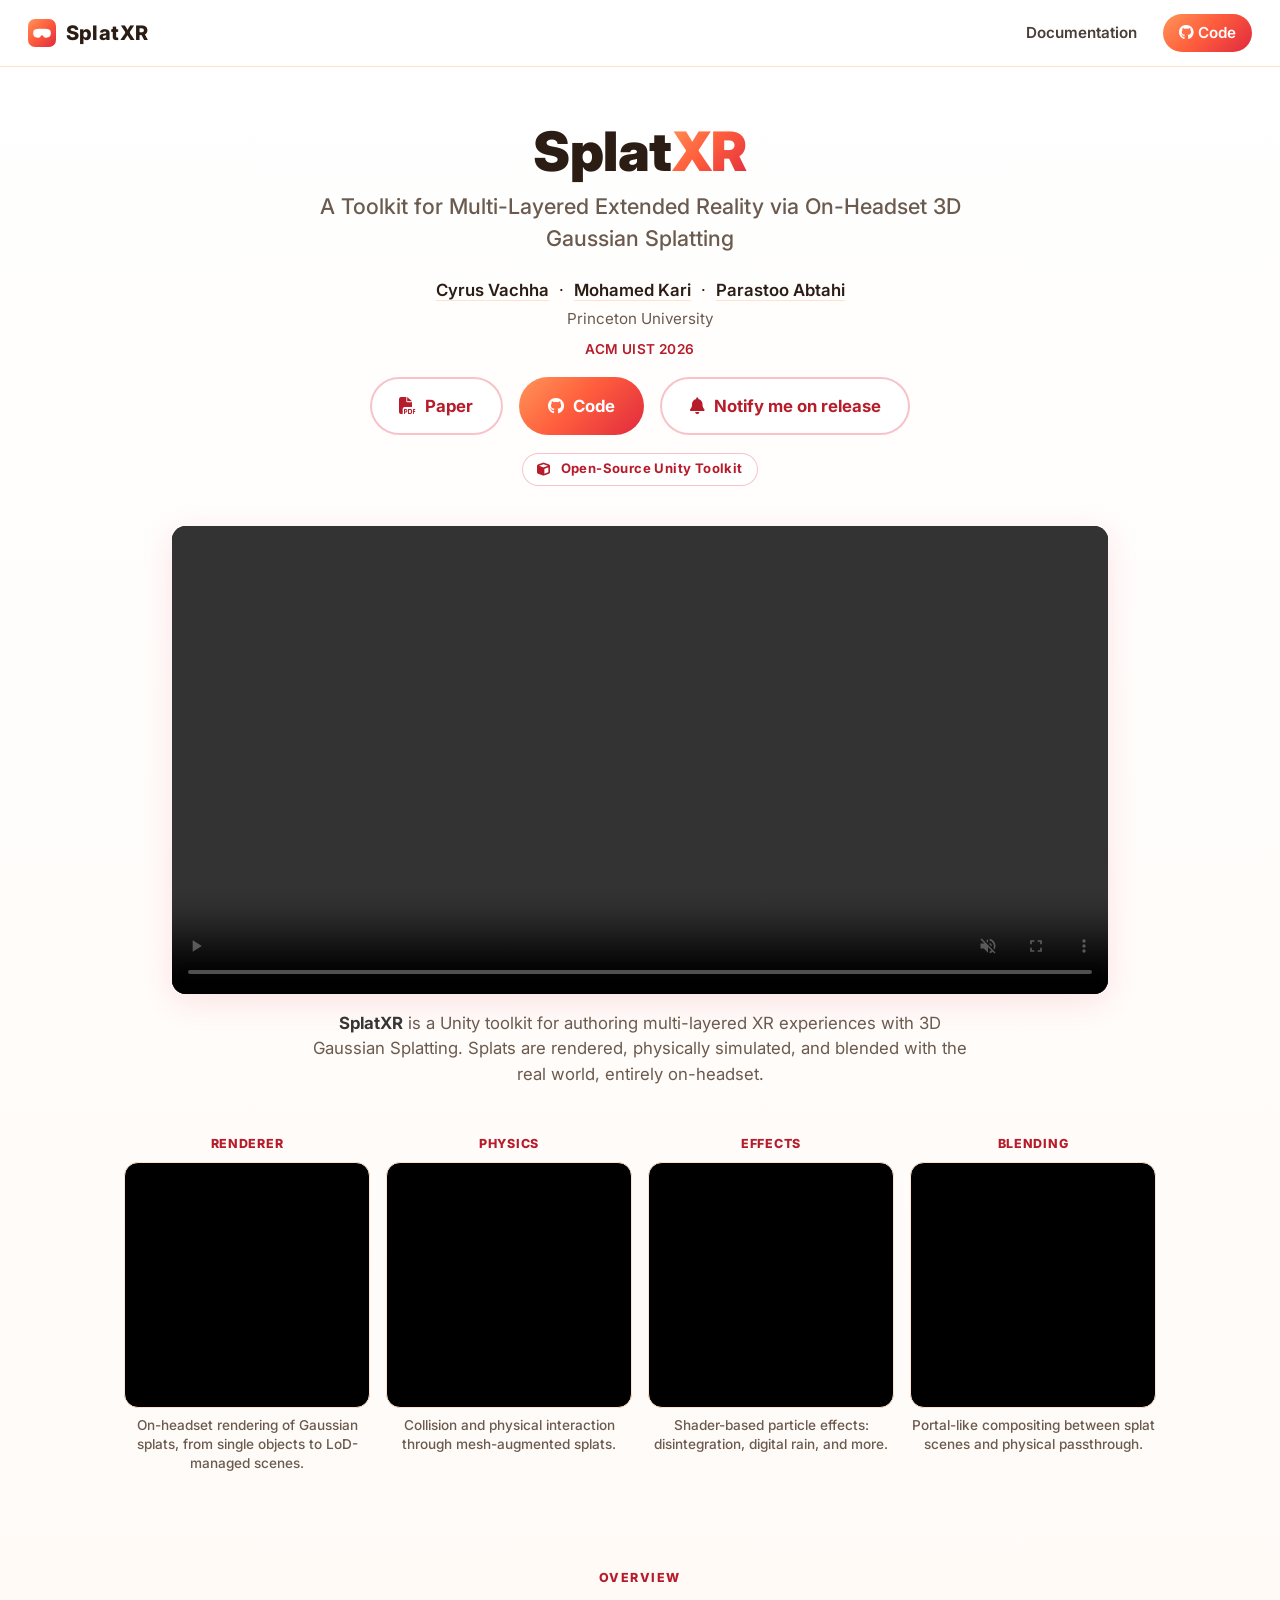
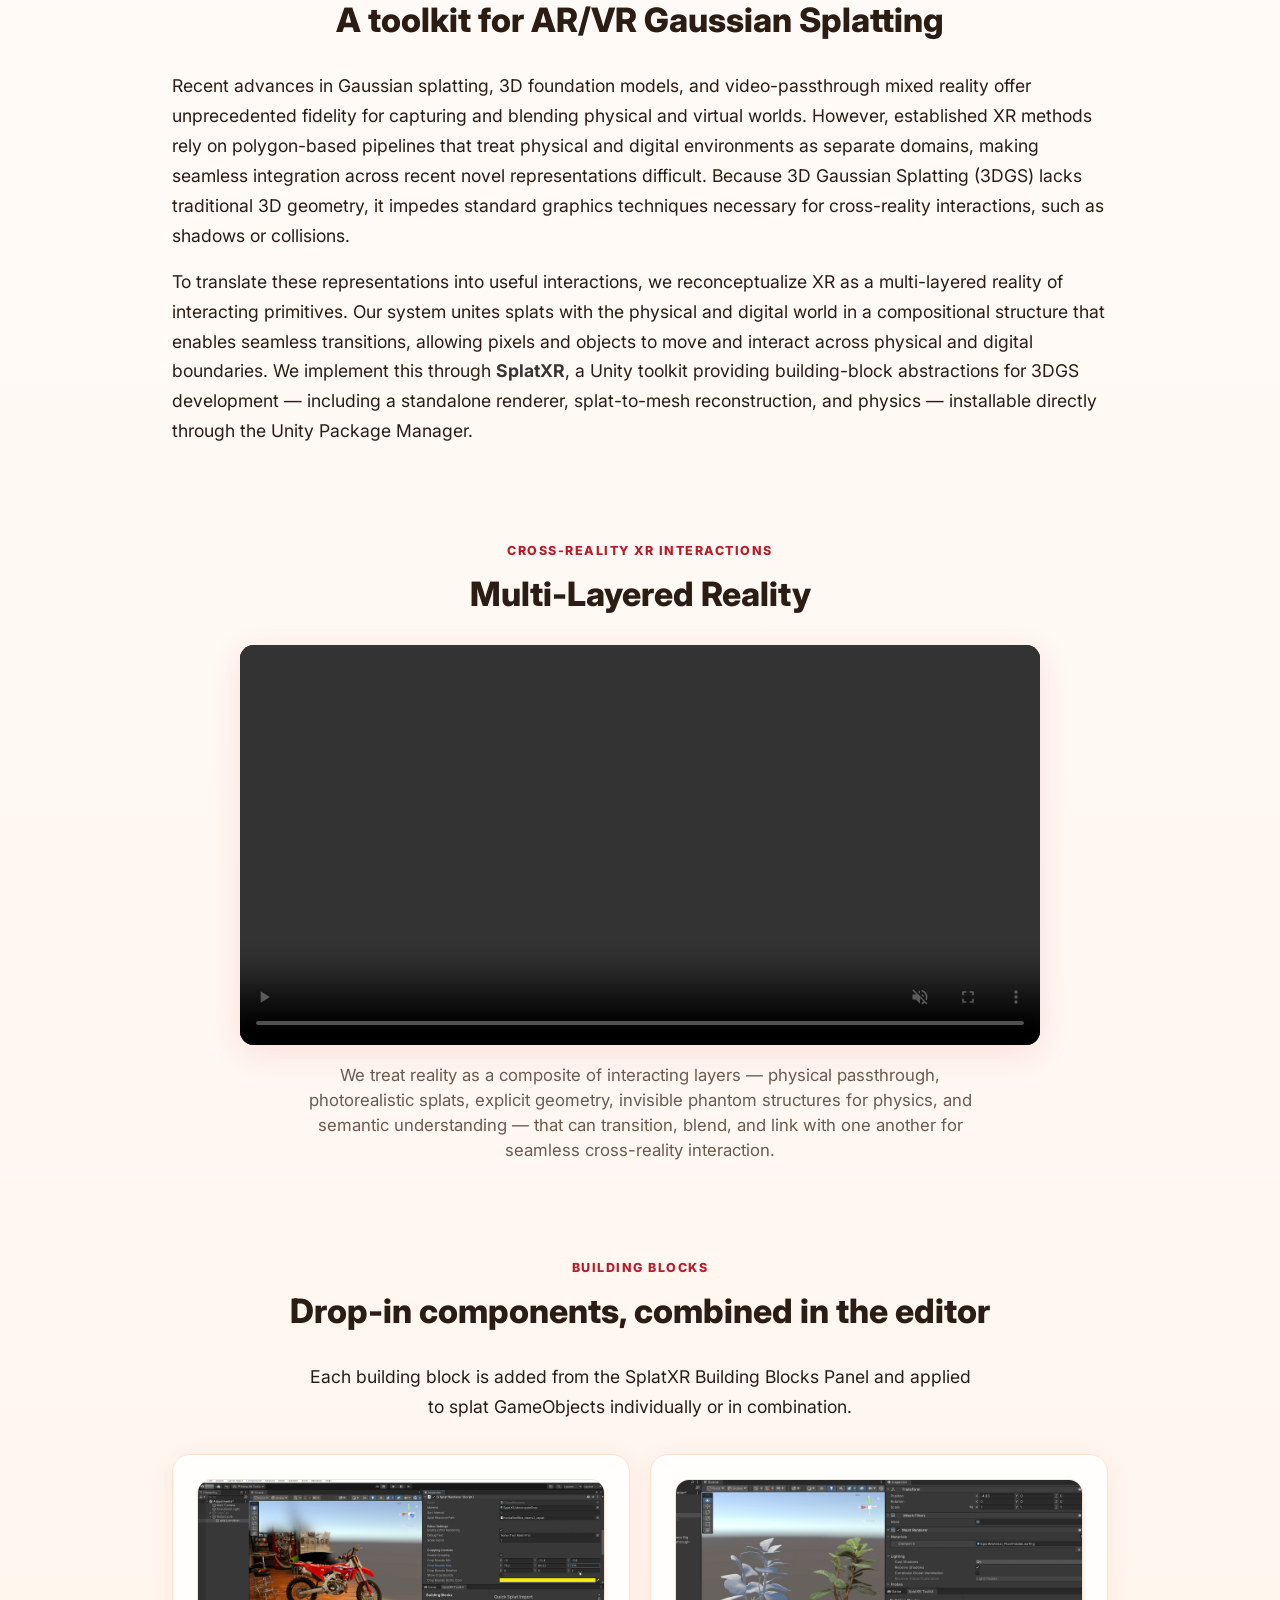
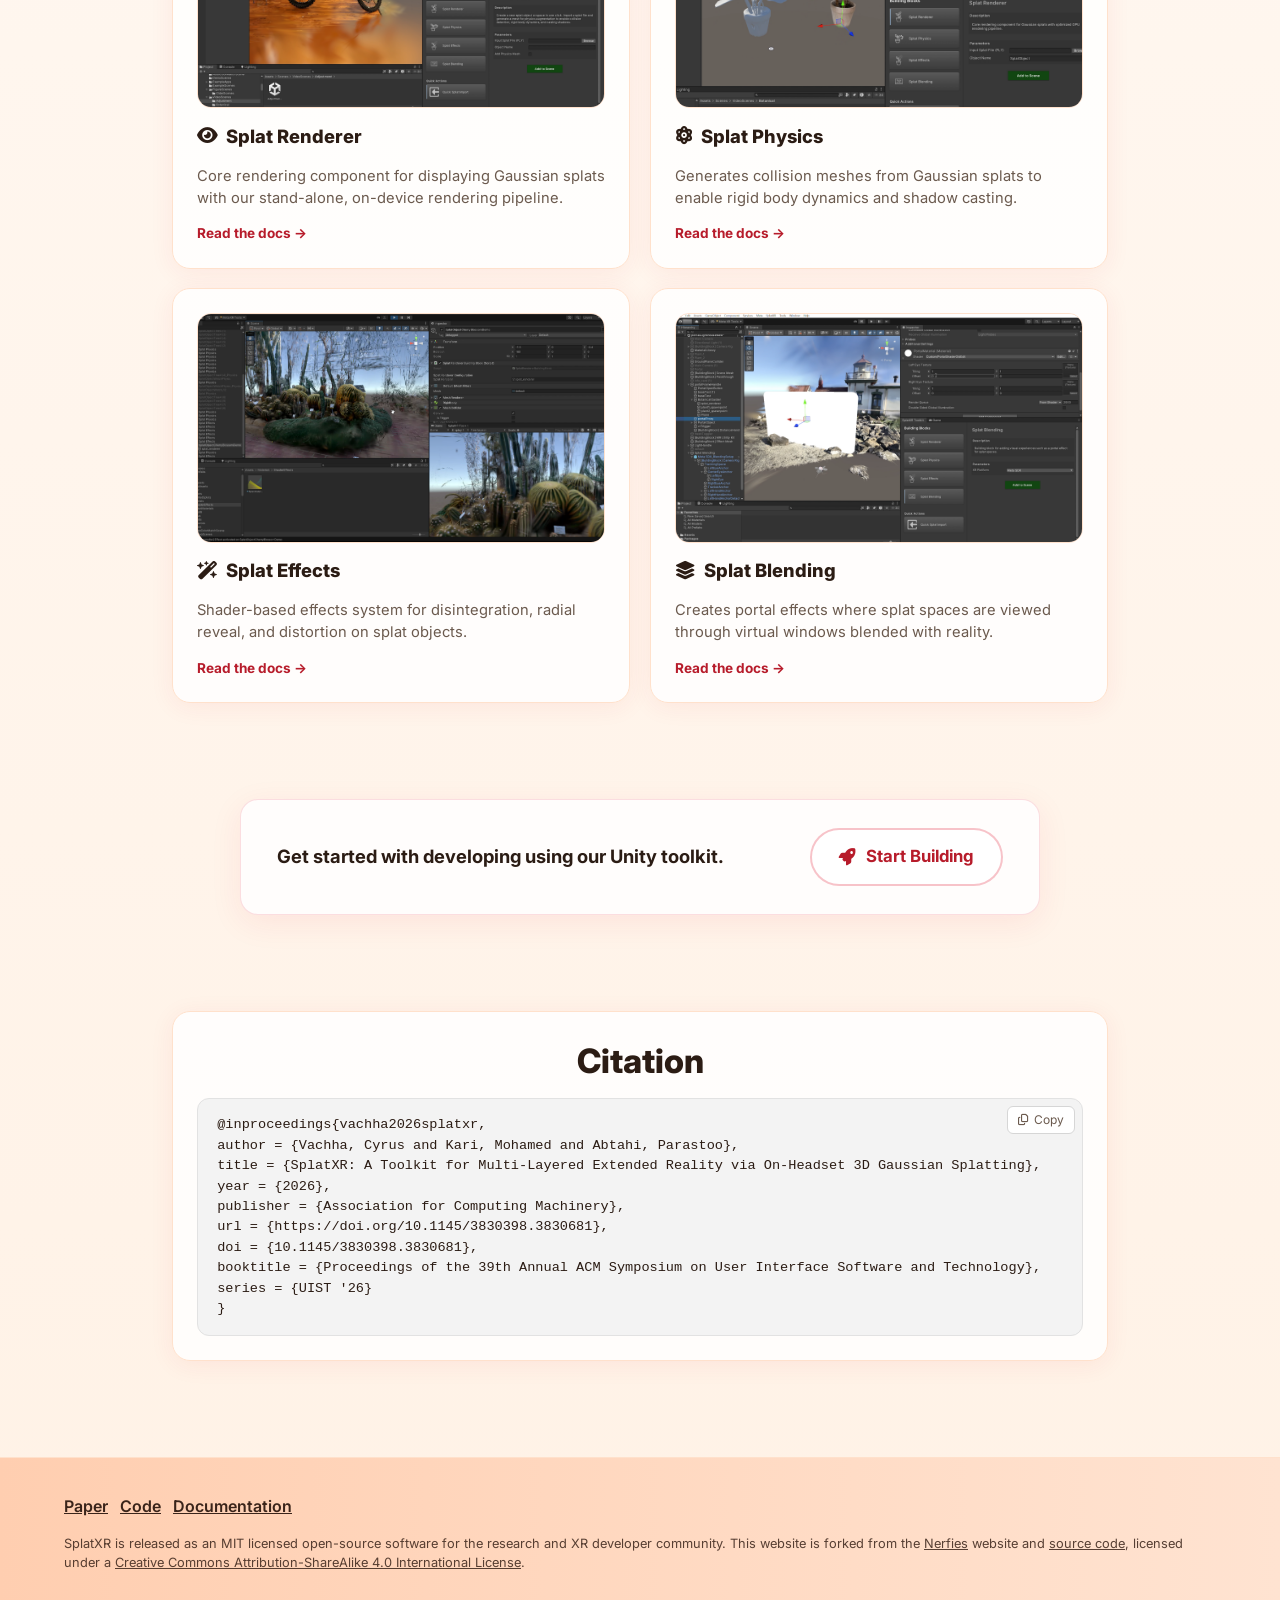
==== commit 430683e0: "more cleanup" ====
--- a/index.html
+++ b/index.html
@@ -44,19 +44,11 @@
   </button>
   <div class="sx-nav-links">
     <a href="./docs/index.html">Documentation</a>
-    <a class="sx-nav-cta sx-tooltip" data-tooltip="Coming soon" href="https://github.com/splatxr/SplatXR" target="_blank" rel="noopener noreferrer">
+    <a class="sx-nav-cta" href="https://github.com/splatxr/SplatXR" target="_blank" rel="noopener noreferrer">
       <i class="fab fa-github"></i> Code
     </a>
   </div>
 </nav>
-
-<div class="sx-wip-banner">
-  <i class="fas fa-hammer"></i>
-  <span><strong>Work in progress</strong> &mdash; this site is still being built out, and the SplatXR code release is coming soon.</span>
-  <a class="sx-btn sx-btn-outline sx-btn-small" href="https://forms.gle/Y7Q23x7jSvT1qWSh9" target="_blank" rel="noopener noreferrer">
-    <i class="fas fa-bell"></i> Get notified when SplatXR is released
-  </a>
-</div>
 
 <!-- Hero -->
 <header class="sx-hero">
@@ -77,7 +69,7 @@
     <a class="sx-btn sx-btn-outline" href="./static/paper/splatxr_uist26_paper.pdf" target="_blank" rel="noopener noreferrer">
       <i class="fas fa-file-pdf"></i> Paper
     </a>
-    <a class="sx-btn sx-btn-primary sx-tooltip" data-tooltip="Coming soon" href="https://github.com/splatxr/SplatXR" target="_blank" rel="noopener noreferrer">
+    <a class="sx-btn sx-btn-primary" href="https://github.com/splatxr/SplatXR" target="_blank" rel="noopener noreferrer">
       <i class="fab fa-github"></i> Code
     </a>
     <!-- Documentation button hidden for now; uncomment to restore.
@@ -90,7 +82,7 @@
     </a>
   </div>
 
-  <a class="sx-hero-badge sx-tooltip" data-tooltip="Coming soon" href="https://github.com/splatxr/splatxr/releases" target="_blank" rel="noopener noreferrer"><i class="fas fa-cube"></i>&nbsp;Open-Source Unity Toolkit</a>
+  <a class="sx-hero-badge" href="https://github.com/splatxr/splatxr/releases" target="_blank" rel="noopener noreferrer"><i class="fas fa-cube"></i>&nbsp;Open-Source Unity Toolkit</a>
 </header>
 
 <!-- Teaser -->
--- a/static/css/index.css
+++ b/static/css/index.css
@@ -1,26 +1,4 @@
 /* SplatXR homepage styles (loads after theme.css) */
-
-.sx-wip-banner {
-  display: flex;
-  align-items: center;
-  justify-content: center;
-  gap: 0.7rem;
-  text-align: center;
-  padding: 1.1rem 1.5rem;
-  background: rgba(255, 106, 61, 0.1);
-  border-bottom: 1px solid var(--sx-border);
-  color: var(--sx-red-dark);
-  font-size: 1.05rem;
-  font-weight: 500;
-}
-
-.sx-wip-banner i { font-size: 1rem; }
-
-.sx-wip-banner strong { font-weight: 800; }
-
-@media screen and (max-width: 600px) {
-  .sx-wip-banner { flex-wrap: wrap; padding: 0.9rem 1rem; }
-}
 
 .sx-hero {
   padding: 3.5rem 1.75rem 2.5rem;
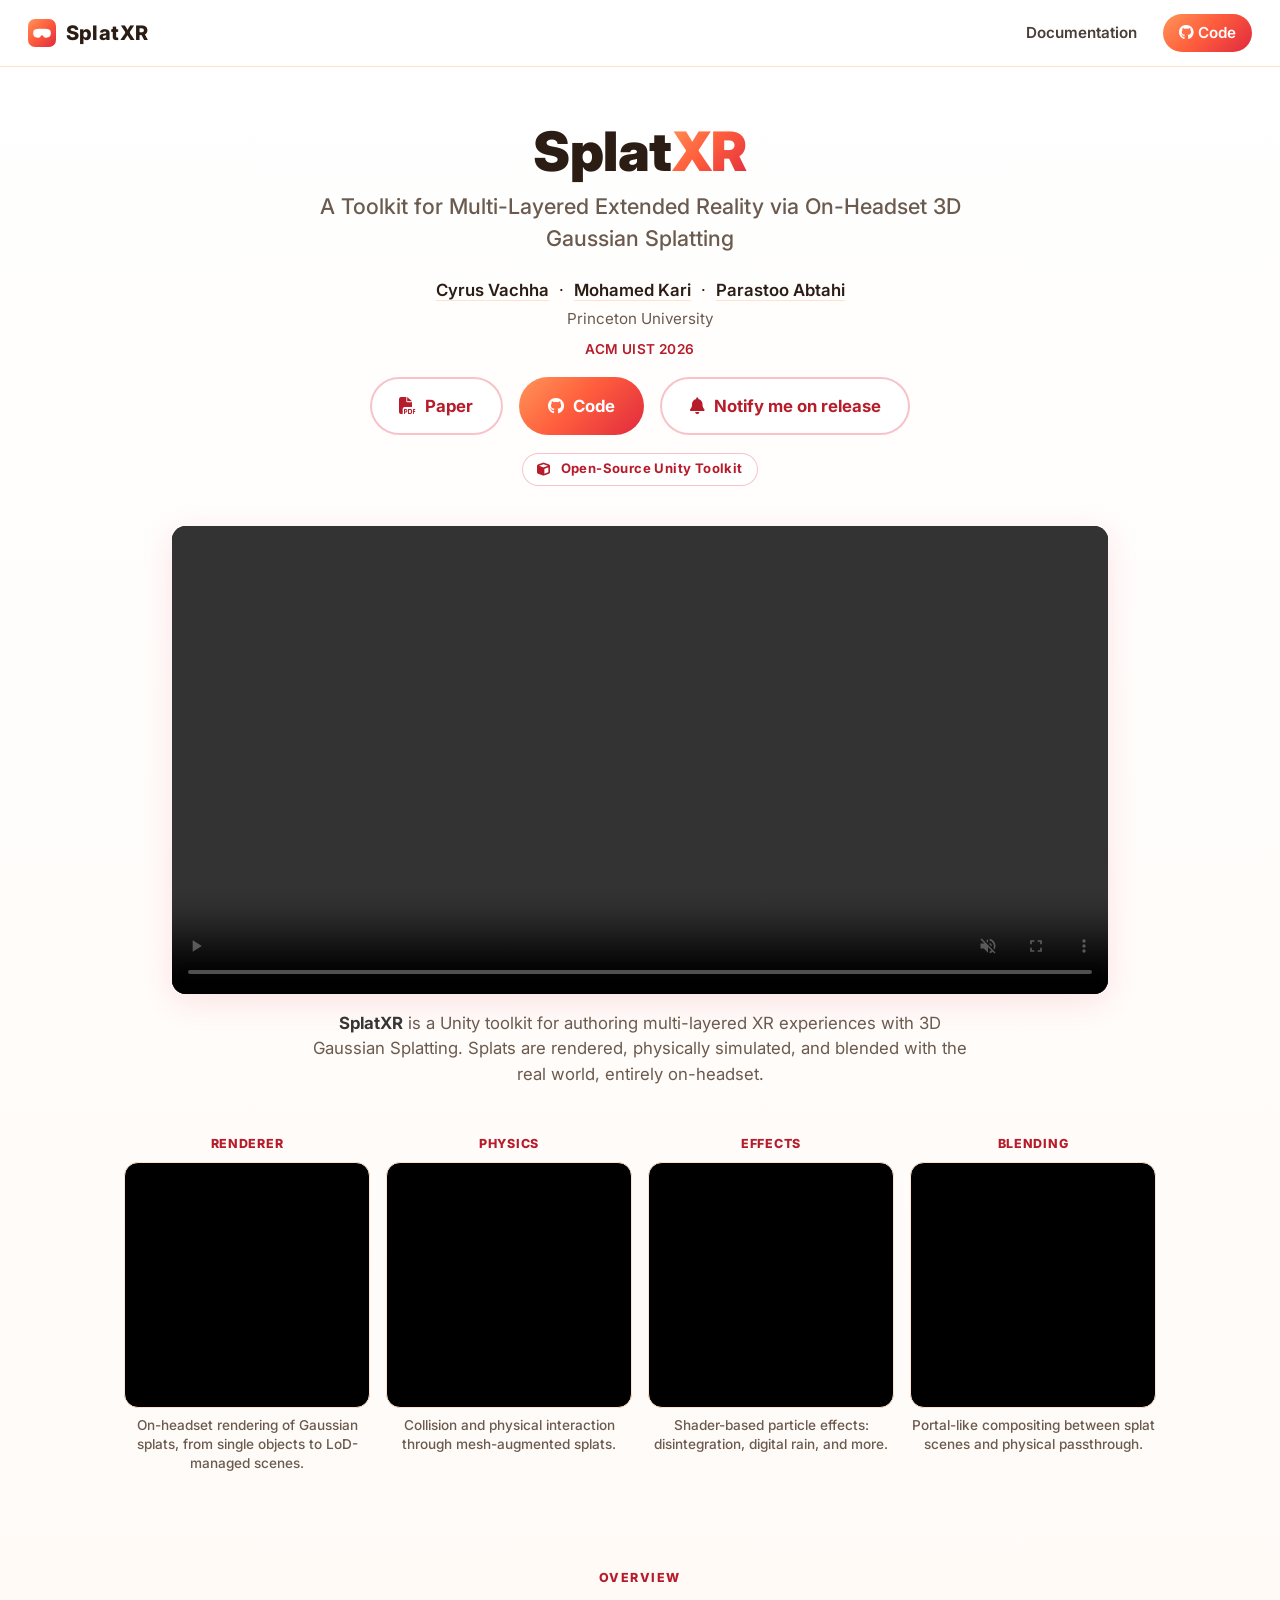
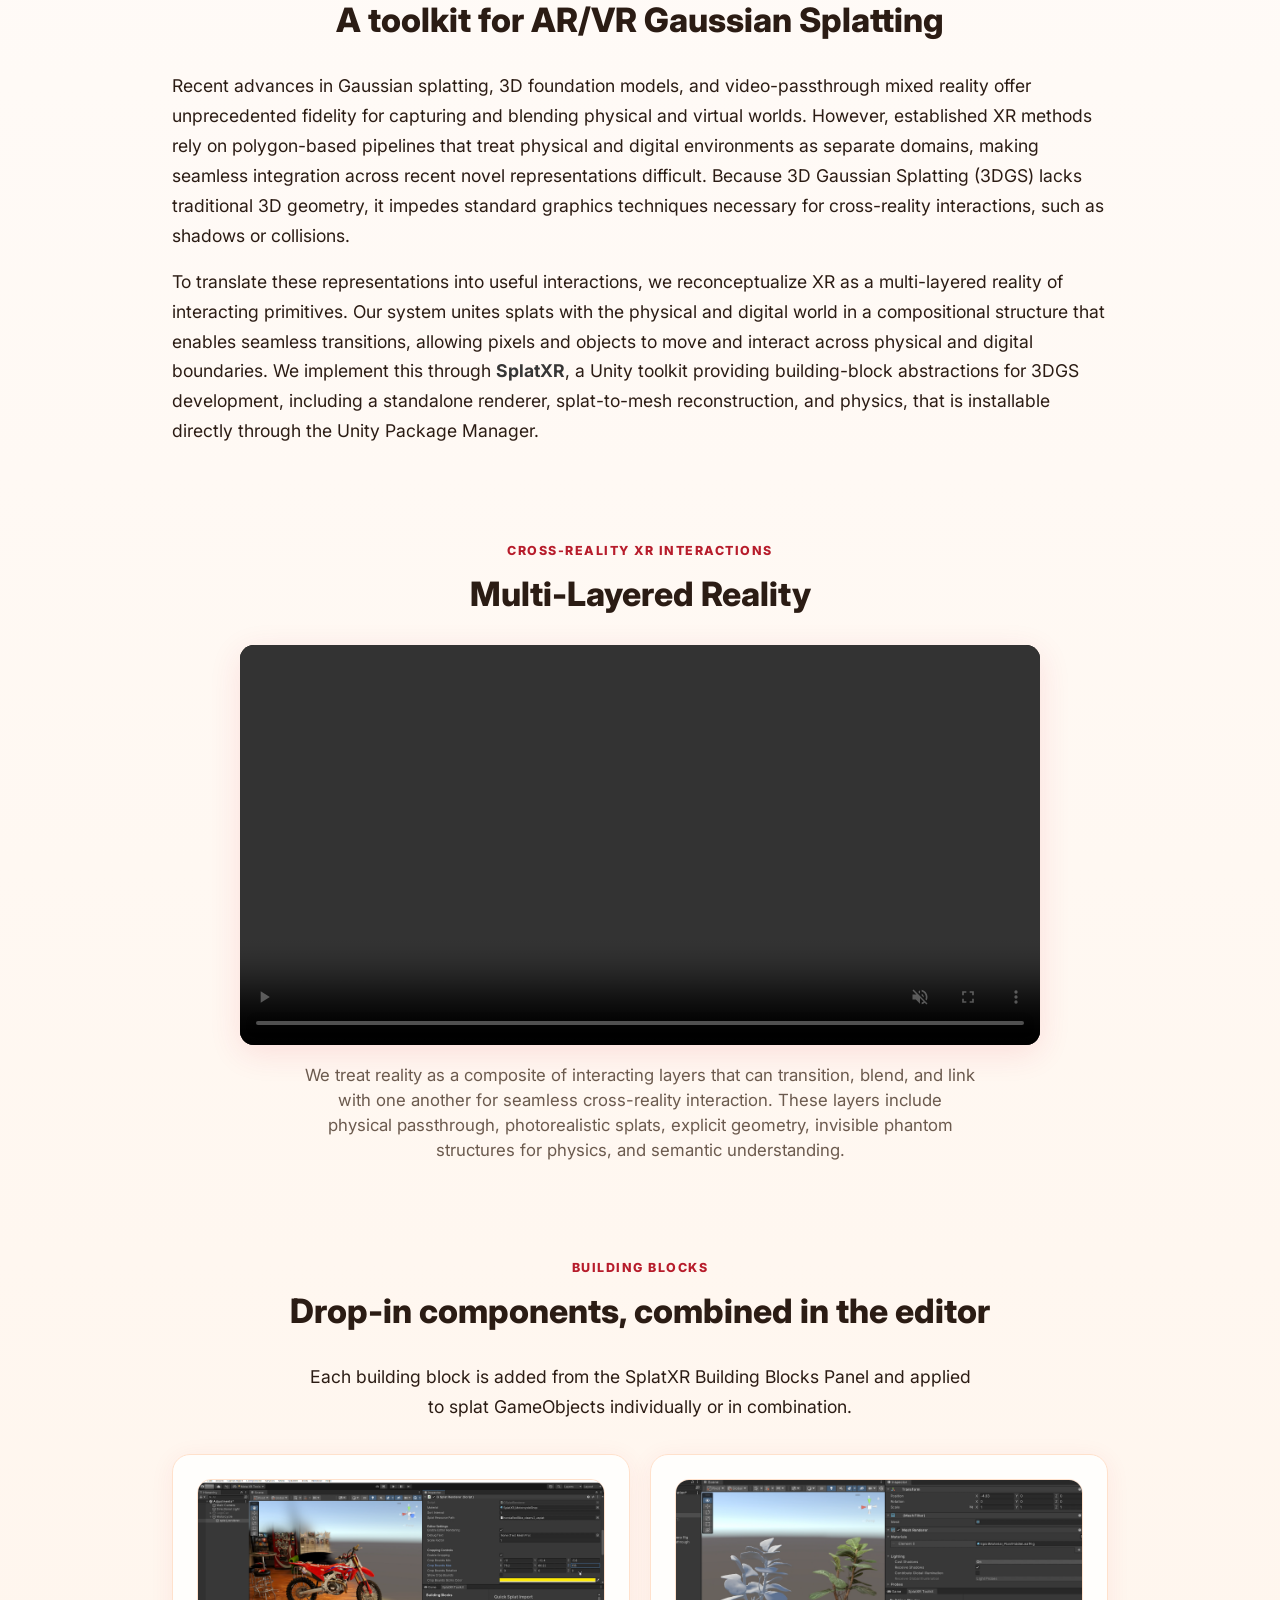
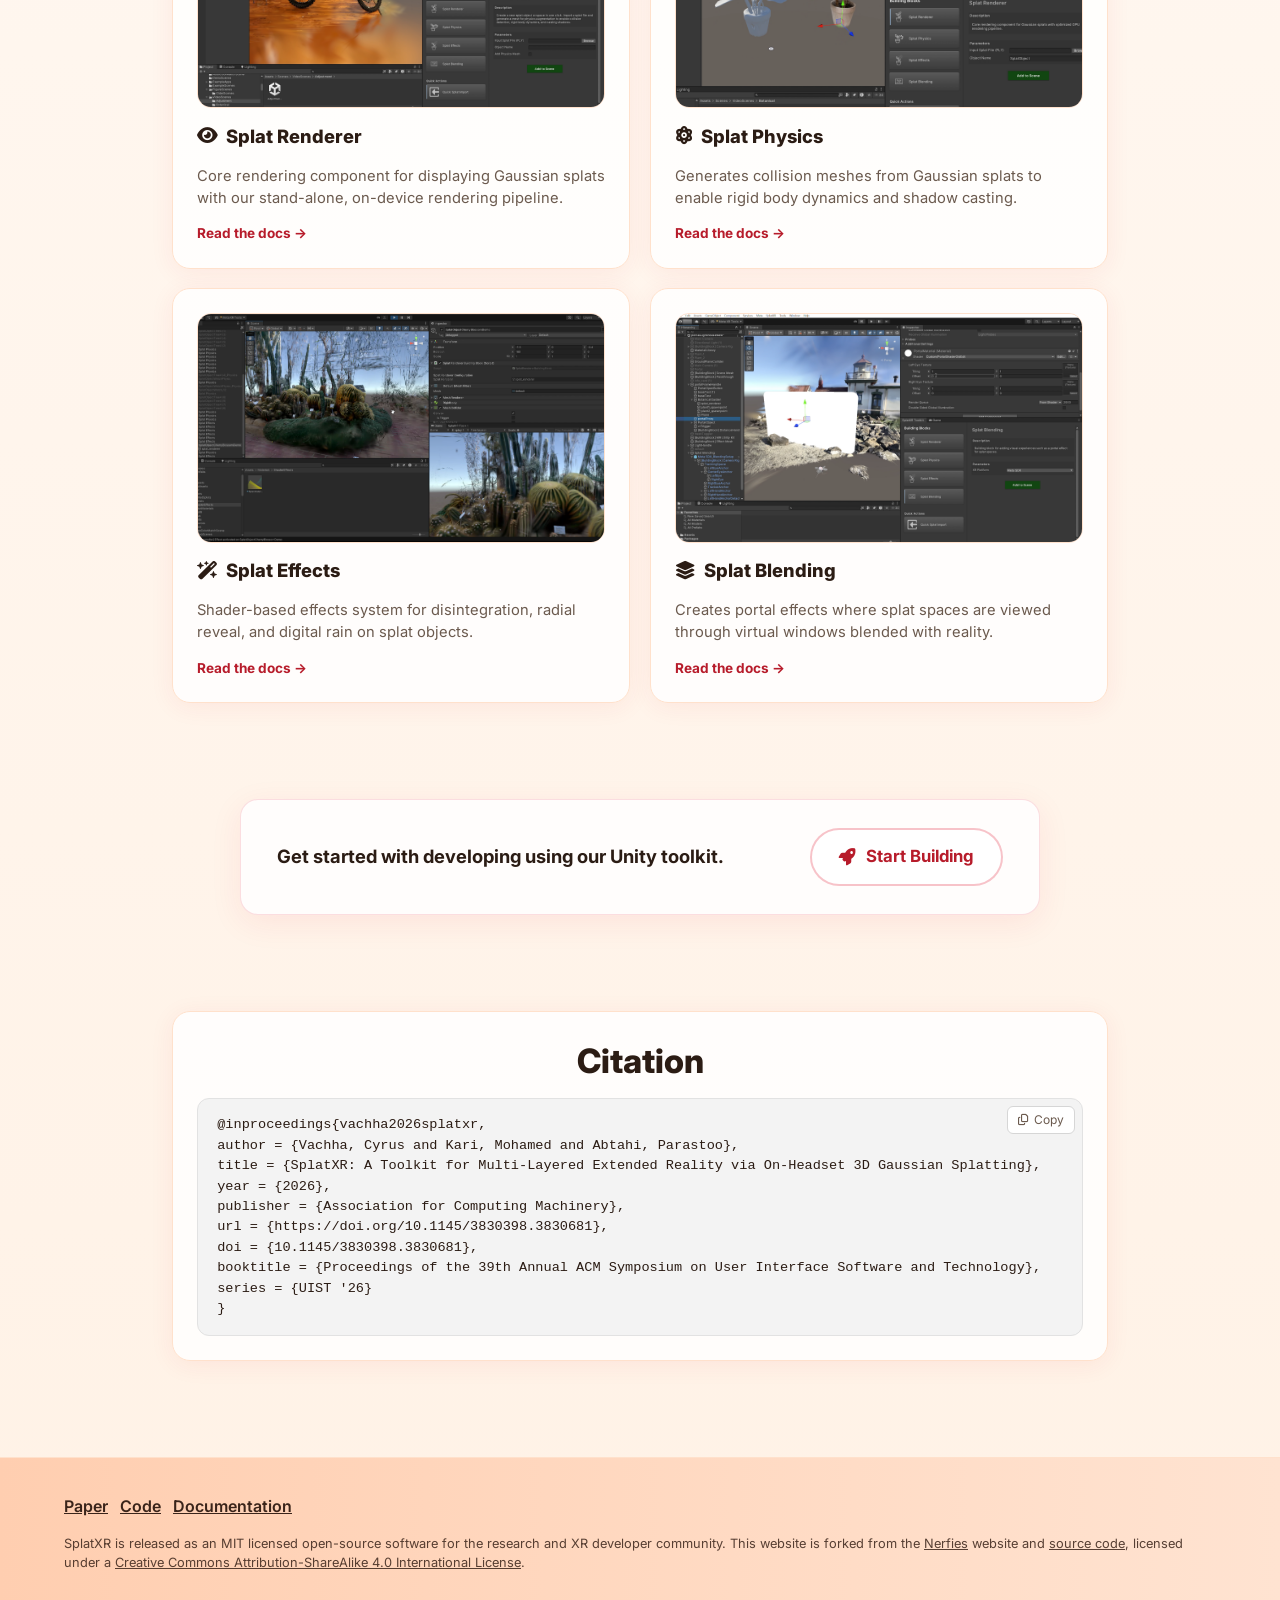
==== commit 457f671e: "updating docs" ====
--- a/index.html
+++ b/index.html
@@ -135,7 +135,7 @@
     Recent advances in Gaussian splatting, 3D foundation models, and video-passthrough mixed reality offer unprecedented fidelity for capturing and blending physical and virtual worlds. However, established XR methods rely on polygon-based pipelines that treat physical and digital environments as separate domains, making seamless integration across recent novel representations difficult. Because 3D Gaussian Splatting (3DGS) lacks traditional 3D geometry, it impedes standard graphics techniques necessary for cross-reality interactions, such as shadows or collisions.
   </p>
   <p class="sx-lede">
-    To translate these representations into useful interactions, we reconceptualize XR as a multi-layered reality of interacting primitives. Our system unites splats with the physical and digital world in a compositional structure that enables seamless transitions, allowing pixels and objects to move and interact across physical and digital boundaries. We implement this through <strong>SplatXR</strong>, a Unity toolkit providing building-block abstractions for 3DGS development &mdash; including a standalone renderer, splat-to-mesh reconstruction, and physics &mdash; installable directly through the Unity Package Manager.
+    To translate these representations into useful interactions, we reconceptualize XR as a multi-layered reality of interacting primitives. Our system unites splats with the physical and digital world in a compositional structure that enables seamless transitions, allowing pixels and objects to move and interact across physical and digital boundaries. We implement this through <strong>SplatXR</strong>, a Unity toolkit providing building-block abstractions for 3DGS development, including a standalone renderer, splat-to-mesh reconstruction, and physics, that is installable directly through the Unity Package Manager.
   </p>
 </section>
 
@@ -151,7 +151,7 @@
   </div>
 
   <p class="sx-teaser-caption" style="max-width: 42rem;">
-    We treat reality as a composite of interacting layers &mdash; physical passthrough, photorealistic splats, explicit geometry, invisible phantom structures for physics, and semantic understanding &mdash; that can transition, blend, and link with one another for seamless cross-reality interaction. 
+    We treat reality as a composite of interacting layers that can transition, blend, and link with one another for seamless cross-reality interaction. These layers include physical passthrough, photorealistic splats, explicit geometry, invisible phantom structures for physics, and semantic understanding. 
   </p>
 </section>
 
@@ -178,7 +178,7 @@
     <a class="sx-card sx-block-card" href="./docs/building-blocks/effects.html">
       <img class="sx-block-img" src="./static/images/blocks_doc_links/effects_block_editor.png" alt="Splat Effects documentation preview">
       <h3><i class="fas fa-wand-magic-sparkles"></i> Splat Effects</h3>
-      <p>Shader-based effects system for disintegration, radial reveal, and distortion on splat objects.</p>
+      <p>Shader-based effects system for disintegration, radial reveal, and digital rain on splat objects.</p>
       <span class="sx-block-link">Read the docs&nbsp;&rarr;</span>
     </a>
     <a class="sx-card sx-block-card" href="./docs/building-blocks/blending.html">
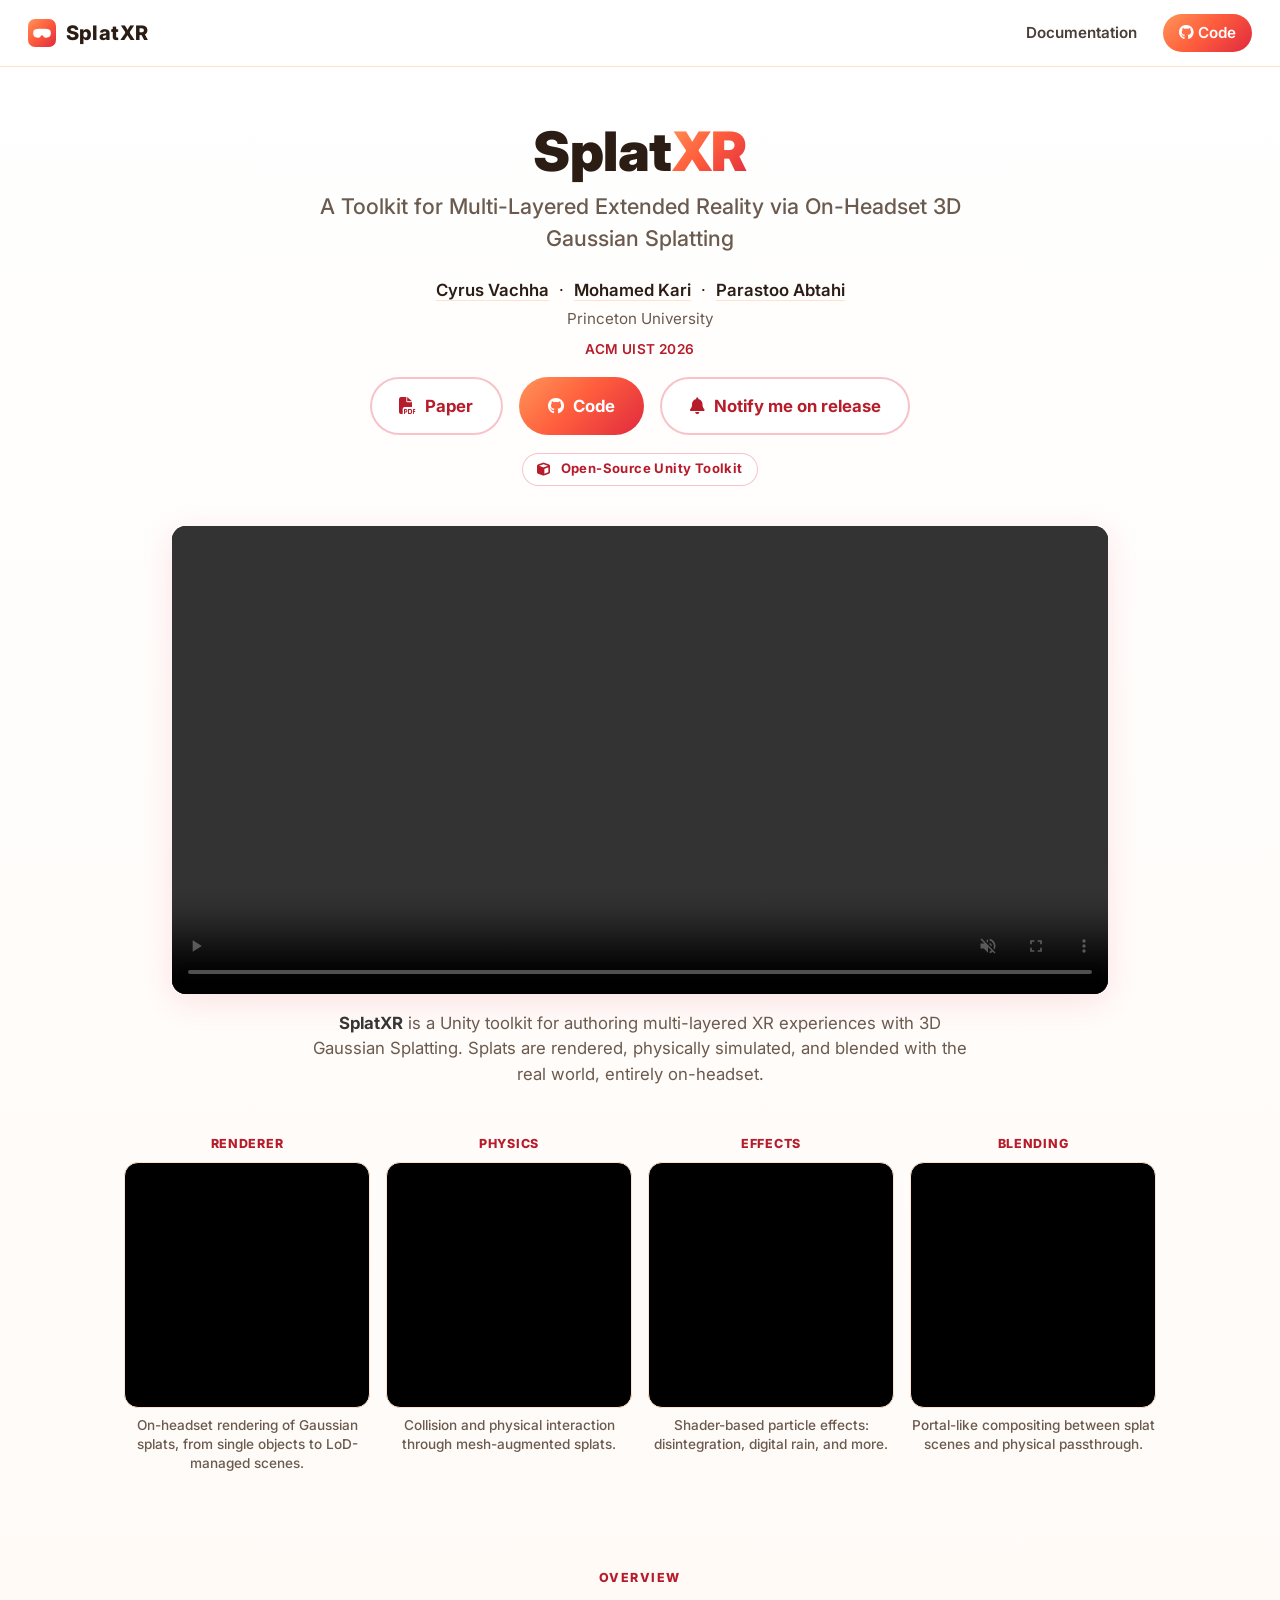
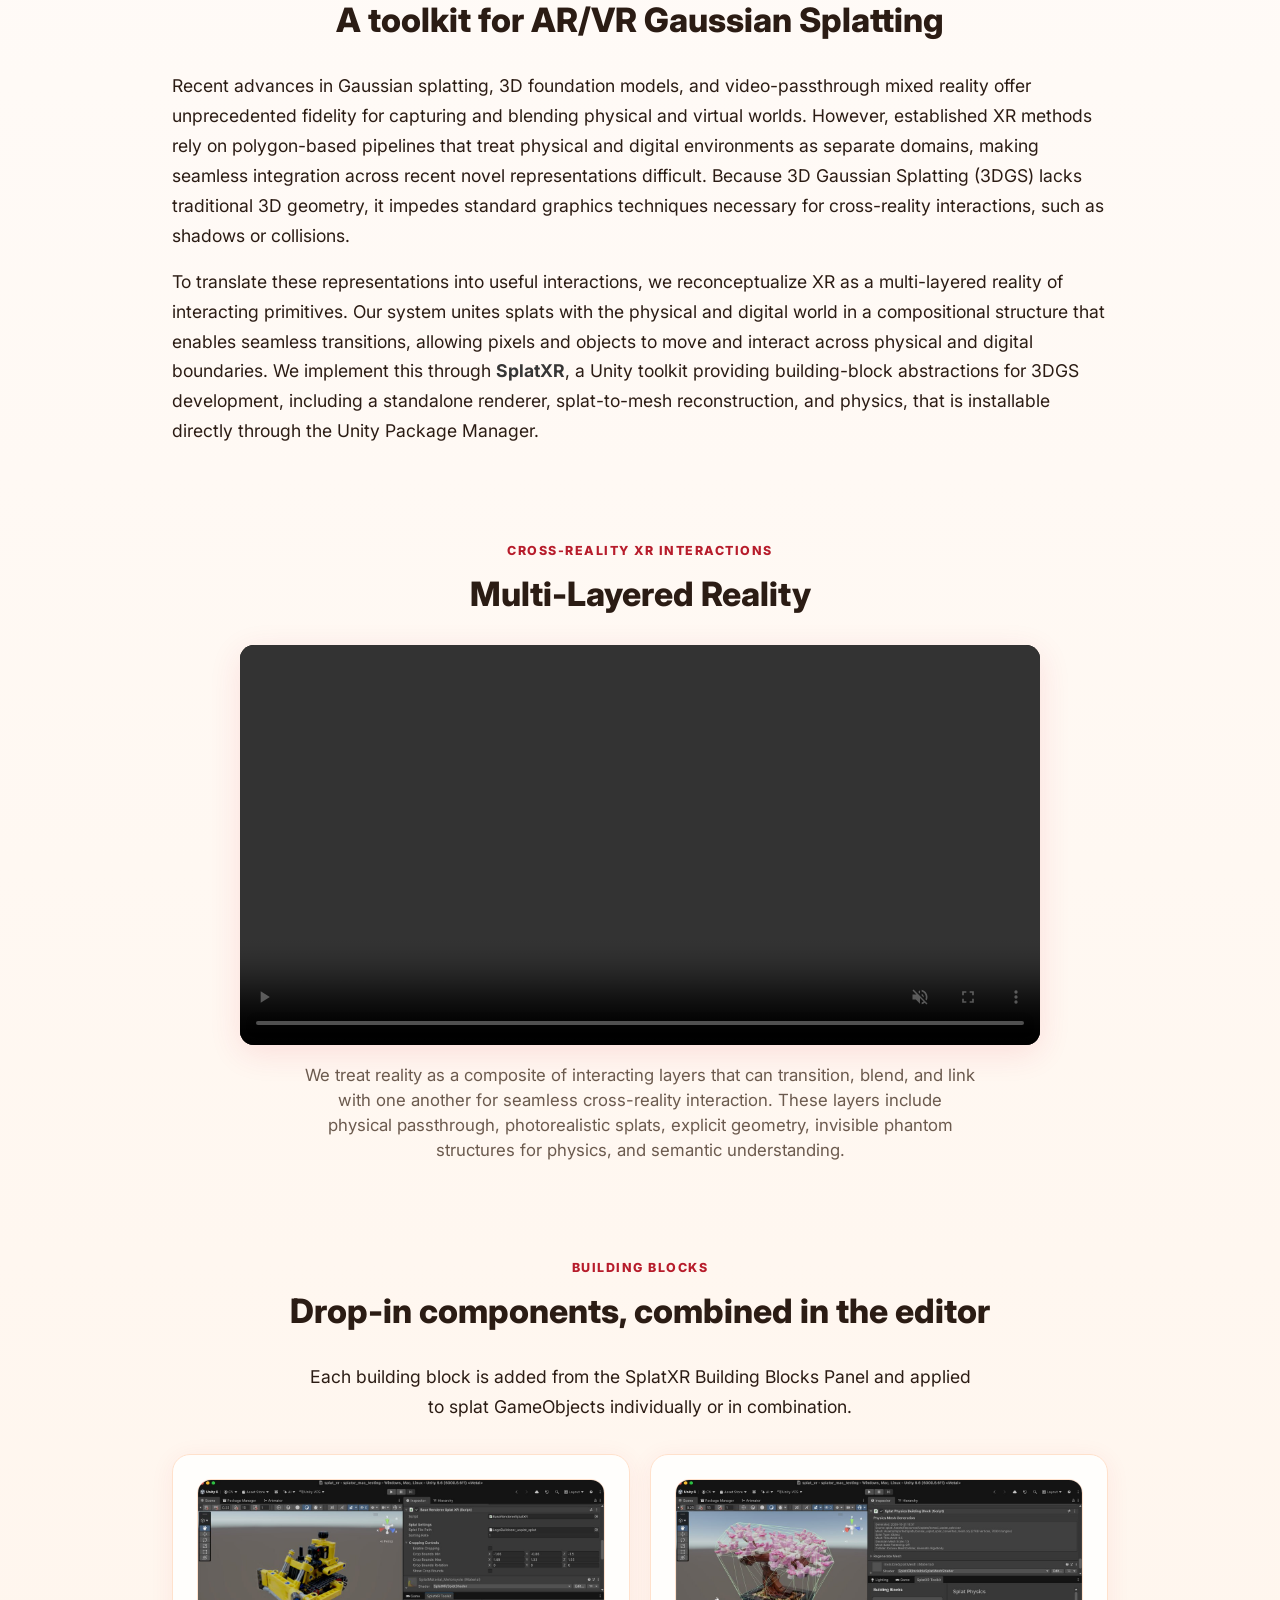
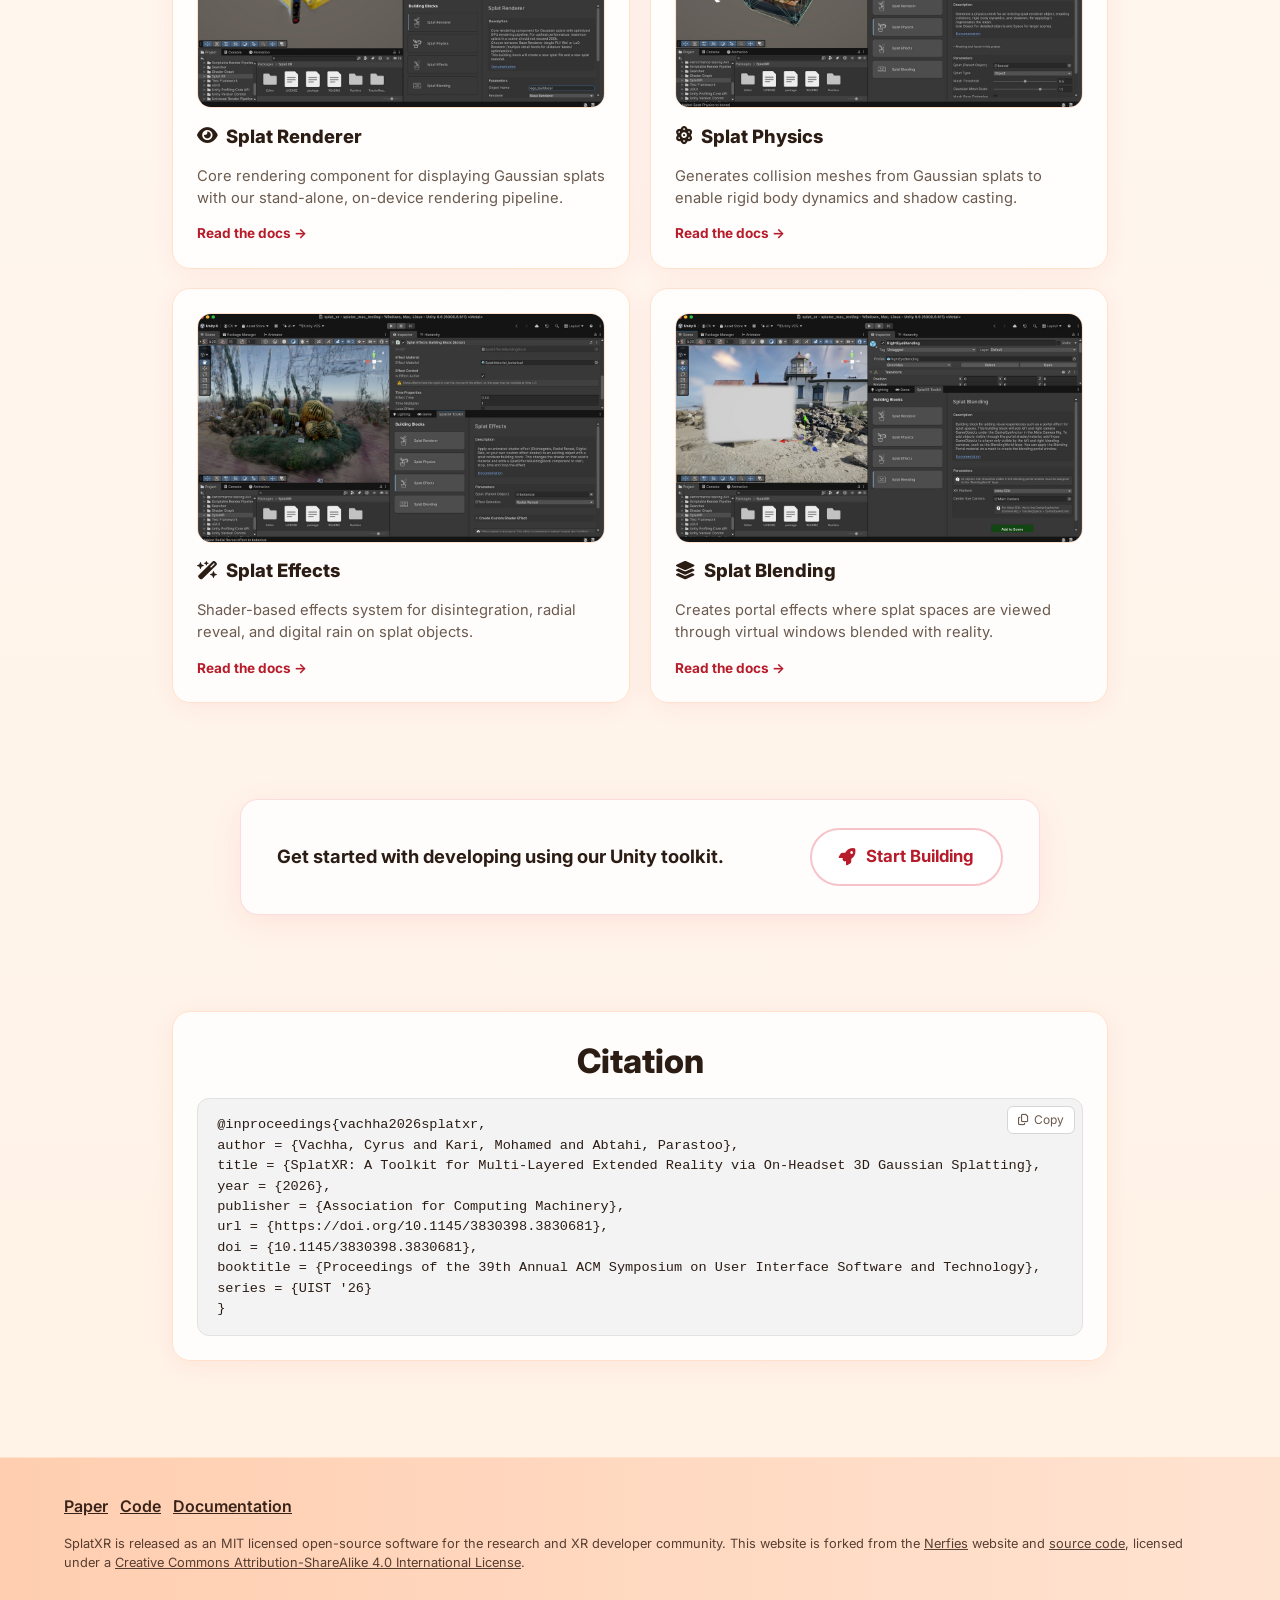
==== commit a6715d48: "updated docs" ====
--- a/index.html
+++ b/index.html
@@ -88,7 +88,7 @@
 <!-- Teaser -->
 <section class="sx-teaser-section">
   <video class="sx-teaser-video" autoplay muted loop controls playsinline>
-    <source src="./static/videos/splatxr_preview_reel_original.mp4" type="video/mp4">
+    <source src="./static/videos/splarxr_title_hero_video1.mp4" type="video/mp4">
   </video>
   <p class="sx-teaser-caption">
     <strong>SplatXR</strong> is a Unity toolkit for authoring multi-layered XR experiences with 3D Gaussian Splatting. Splats are rendered, physically simulated, and blended with the real world, entirely on-headset.
@@ -146,7 +146,7 @@
 
   <div style="max-width: 50rem; margin: 0 auto;">
     <video class="sx-teaser-video" autoplay muted loop controls playsinline>
-      <source src="./static/videos/multi_layer_reality_no_audio.mp4" type="video/mp4">
+      <source src="./static/videos/multi_layered_reality_site_splatxr.mp4" type="video/mp4">
     </video>
   </div>
 
@@ -164,25 +164,25 @@
   </p>
   <div class="sx-blocks">
     <a class="sx-card sx-block-card" href="./docs/building-blocks/renderer.html">
-      <img class="sx-block-img" src="./static/images/blocks_doc_links/renderer_block_editor.png" alt="Splat Renderer documentation preview">
+      <img class="sx-block-img" src="./static/images/blocks_doc_links/renderer_editor.jpg" alt="Splat Renderer documentation preview">
       <h3><i class="fas fa-eye"></i> Splat Renderer</h3>
       <p>Core rendering component for displaying Gaussian splats with our stand-alone, on-device rendering pipeline.</p>
       <span class="sx-block-link">Read the docs&nbsp;&rarr;</span>
     </a>
     <a class="sx-card sx-block-card" href="./docs/building-blocks/physics.html">
-      <img class="sx-block-img" src="./static/images/blocks_doc_links/physics_block_editor.png" alt="Splat Physics documentation preview">
+      <img class="sx-block-img" src="./static/images/blocks_doc_links/physics_editor.jpg" alt="Splat Physics documentation preview">
       <h3><i class="fas fa-atom"></i> Splat Physics</h3>
       <p>Generates collision meshes from Gaussian splats to enable rigid body dynamics and shadow casting.</p>
       <span class="sx-block-link">Read the docs&nbsp;&rarr;</span>
     </a>
     <a class="sx-card sx-block-card" href="./docs/building-blocks/effects.html">
-      <img class="sx-block-img" src="./static/images/blocks_doc_links/effects_block_editor.png" alt="Splat Effects documentation preview">
+      <img class="sx-block-img" src="./static/images/blocks_doc_links/effects_editor.jpg" alt="Splat Effects documentation preview">
       <h3><i class="fas fa-wand-magic-sparkles"></i> Splat Effects</h3>
       <p>Shader-based effects system for disintegration, radial reveal, and digital rain on splat objects.</p>
       <span class="sx-block-link">Read the docs&nbsp;&rarr;</span>
     </a>
     <a class="sx-card sx-block-card" href="./docs/building-blocks/blending.html">
-      <img class="sx-block-img" src="./static/images/blocks_doc_links/blending_block_editor.png" alt="Splat Blending documentation preview">
+      <img class="sx-block-img" src="./static/images/blocks_doc_links/blending_editor.jpg" alt="Splat Blending documentation preview">
       <h3><i class="fas fa-layer-group"></i> Splat Blending</h3>
       <p>Creates portal effects where splat spaces are viewed through virtual windows blended with reality.</p>
       <span class="sx-block-link">Read the docs&nbsp;&rarr;</span>
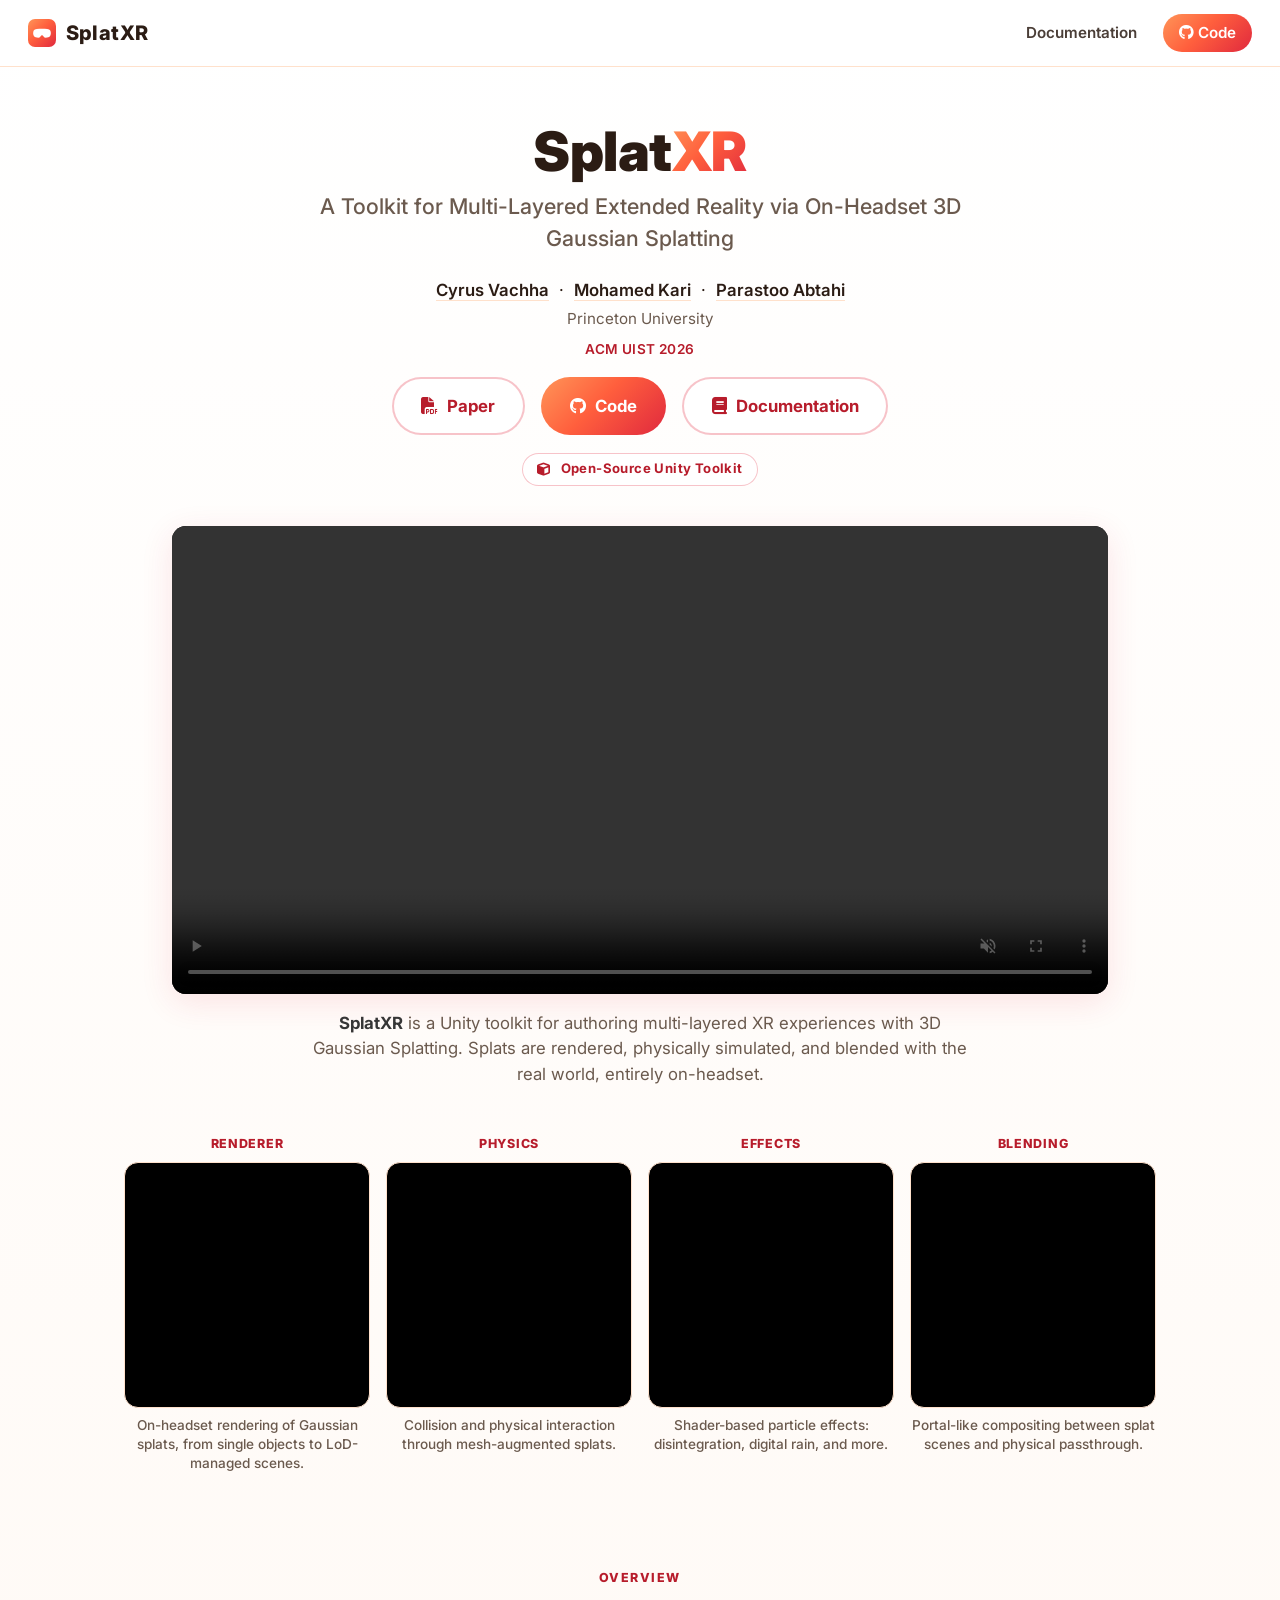
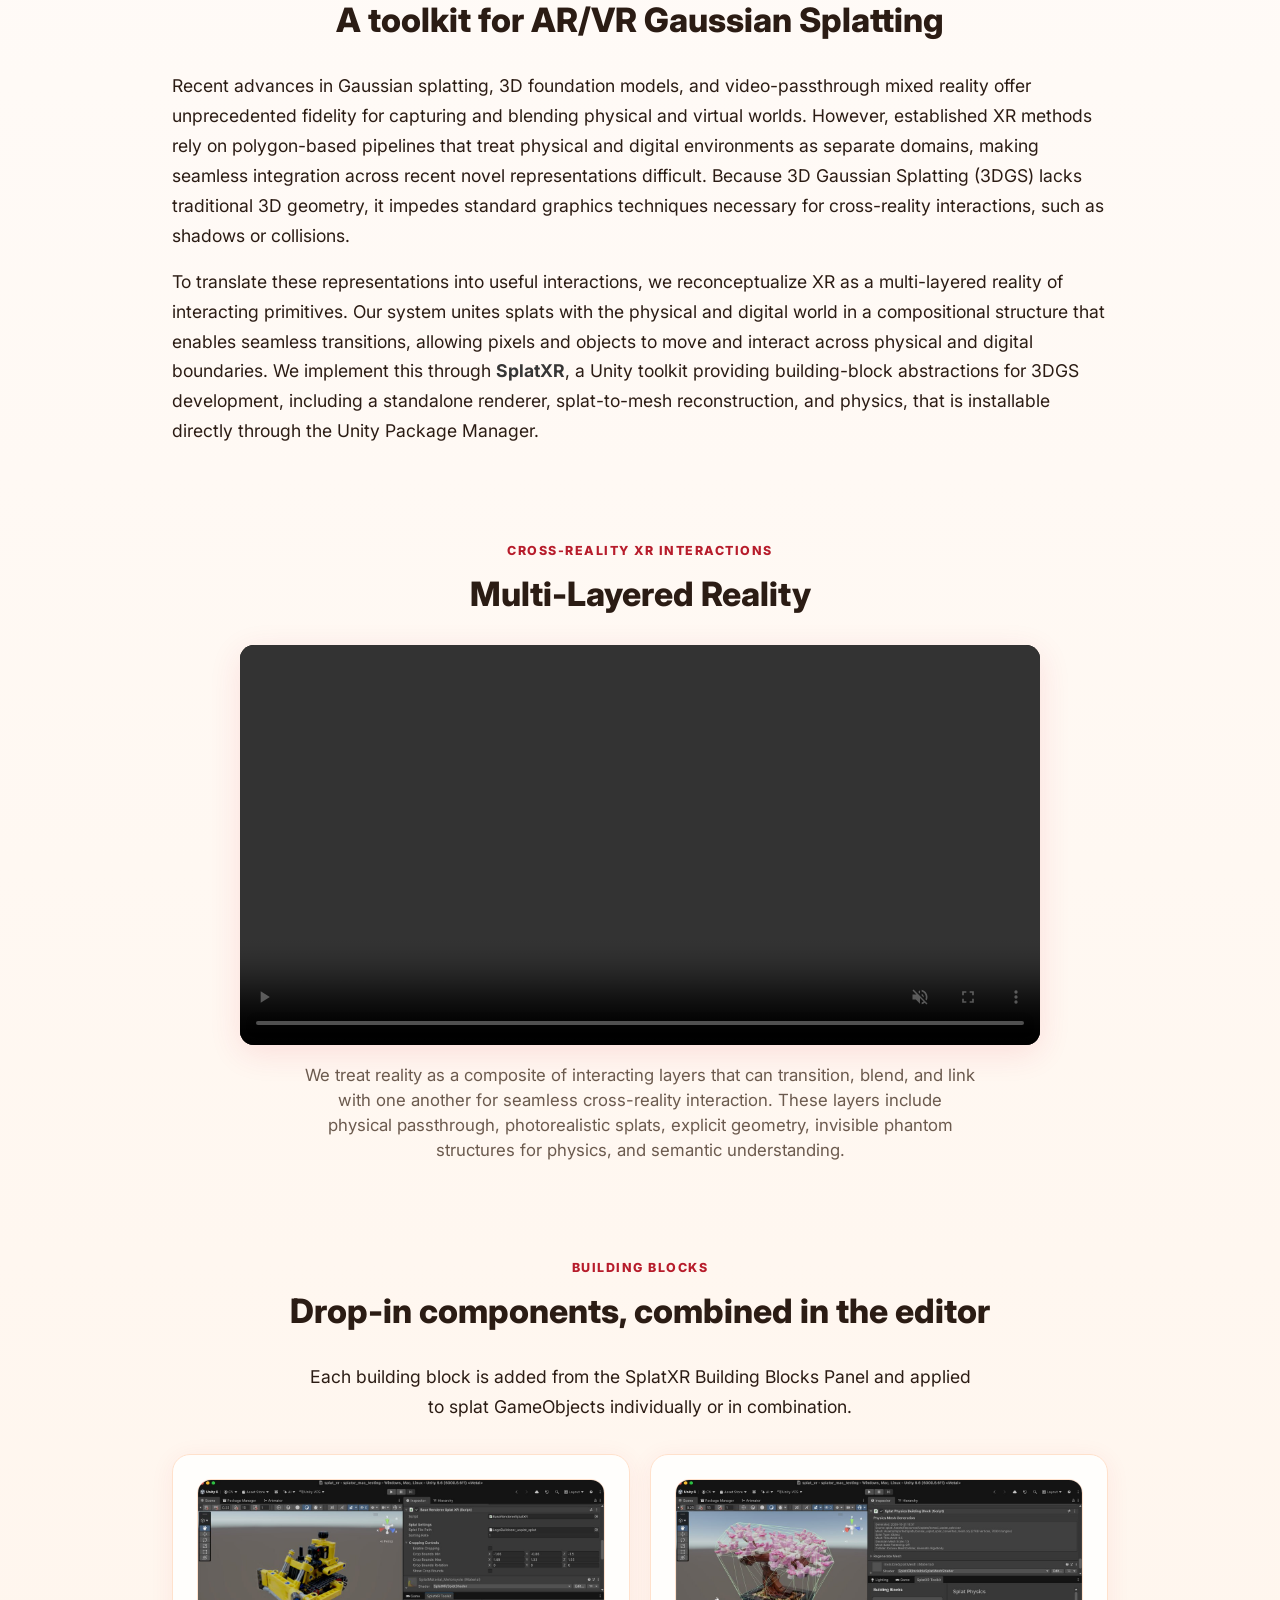
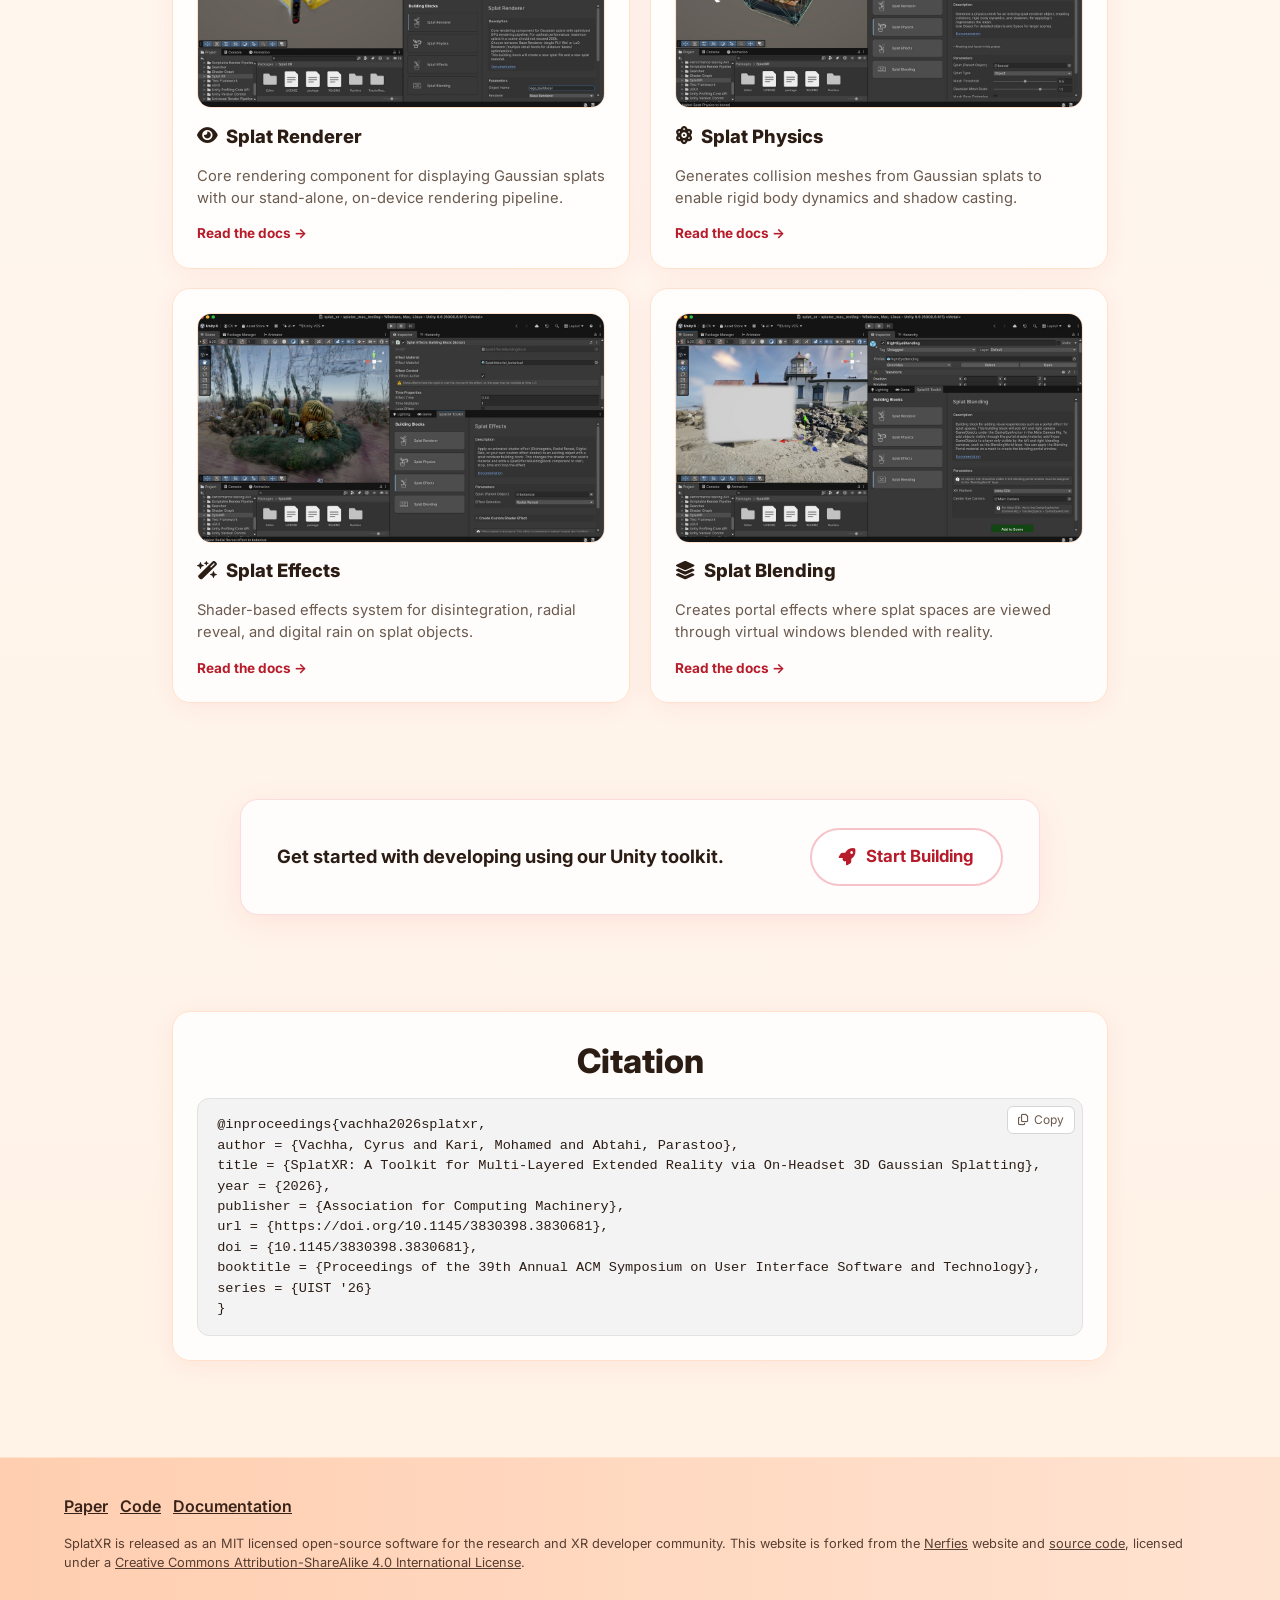
==== commit 7e2b2340: "adding changes for public release" ====
--- a/index.html
+++ b/index.html
@@ -1,6 +1,16 @@
 <!DOCTYPE html>
 <html lang="en">
 <head>
+  <!-- Google tag (gtag.js) -->
+  <script async src="https://www.googletagmanager.com/gtag/js?id=G-6E237HLFE7"></script>
+  <script>
+    window.dataLayer = window.dataLayer || [];
+    function gtag(){dataLayer.push(arguments);}
+    gtag('js', new Date());
+
+    gtag('config', 'G-6E237HLFE7');
+  </script>
+  
   <meta charset="utf-8">
   <meta name="description" content="SplatXR: an open-source Unity toolkit for building XR (AR/VR) experiences with on-headset 3D Gaussian Splatting.">
   <meta name="keywords" content="SplatXR, Gaussian Splatting, 3DGS, XR, AR, VR, Unity, Toolkit, Mixed Reality">
@@ -66,19 +76,14 @@
   <div class="sx-venue">ACM UIST 2026</div>
 
   <div class="sx-hero-links">
-    <a class="sx-btn sx-btn-outline" href="./static/paper/splatxr_uist26_paper.pdf" target="_blank" rel="noopener noreferrer">
+    <a class="sx-btn sx-btn-outline" href="https://arxiv.org/abs/2610.26338" target="_blank" rel="noopener noreferrer">
       <i class="fas fa-file-pdf"></i> Paper
     </a>
     <a class="sx-btn sx-btn-primary" href="https://github.com/splatxr/SplatXR" target="_blank" rel="noopener noreferrer">
       <i class="fab fa-github"></i> Code
     </a>
-    <!-- Documentation button hidden for now; uncomment to restore.
     <a class="sx-btn sx-btn-outline" href="./docs/index.html">
       <i class="fas fa-book"></i> Documentation
-    </a>
-    -->
-    <a class="sx-btn sx-btn-outline" href="https://forms.gle/Y7Q23x7jSvT1qWSh9" target="_blank" rel="noopener noreferrer">
-      <i class="fas fa-bell"></i> Notify me on release
     </a>
   </div>
 
@@ -88,7 +93,7 @@
 <!-- Teaser -->
 <section class="sx-teaser-section">
   <video class="sx-teaser-video" autoplay muted loop controls playsinline>
-    <source src="./static/videos/splarxr_title_hero_video1.mp4" type="video/mp4">
+    <source src="./static/videos/splatxr_site_hero_video.mp4" type="video/mp4">
   </video>
   <p class="sx-teaser-caption">
     <strong>SplatXR</strong> is a Unity toolkit for authoring multi-layered XR experiences with 3D Gaussian Splatting. Splats are rendered, physically simulated, and blended with the real world, entirely on-headset.
@@ -225,7 +230,7 @@
 <footer class="sx-footer">
   <div class="container">
     <div class="sx-footer-links">
-      <a href="./static/paper/splatxr_uist26_paper.pdf" target="_blank" rel="noopener noreferrer">Paper</a>
+      <a href="https://arxiv.org/abs/2610.26338" target="_blank" rel="noopener noreferrer">Paper</a>
       <a href="https://github.com/splatxr/SplatXR" target="_blank" rel="noopener noreferrer">Code</a>
       <a href="./docs/index.html">Documentation</a>
     </div>
